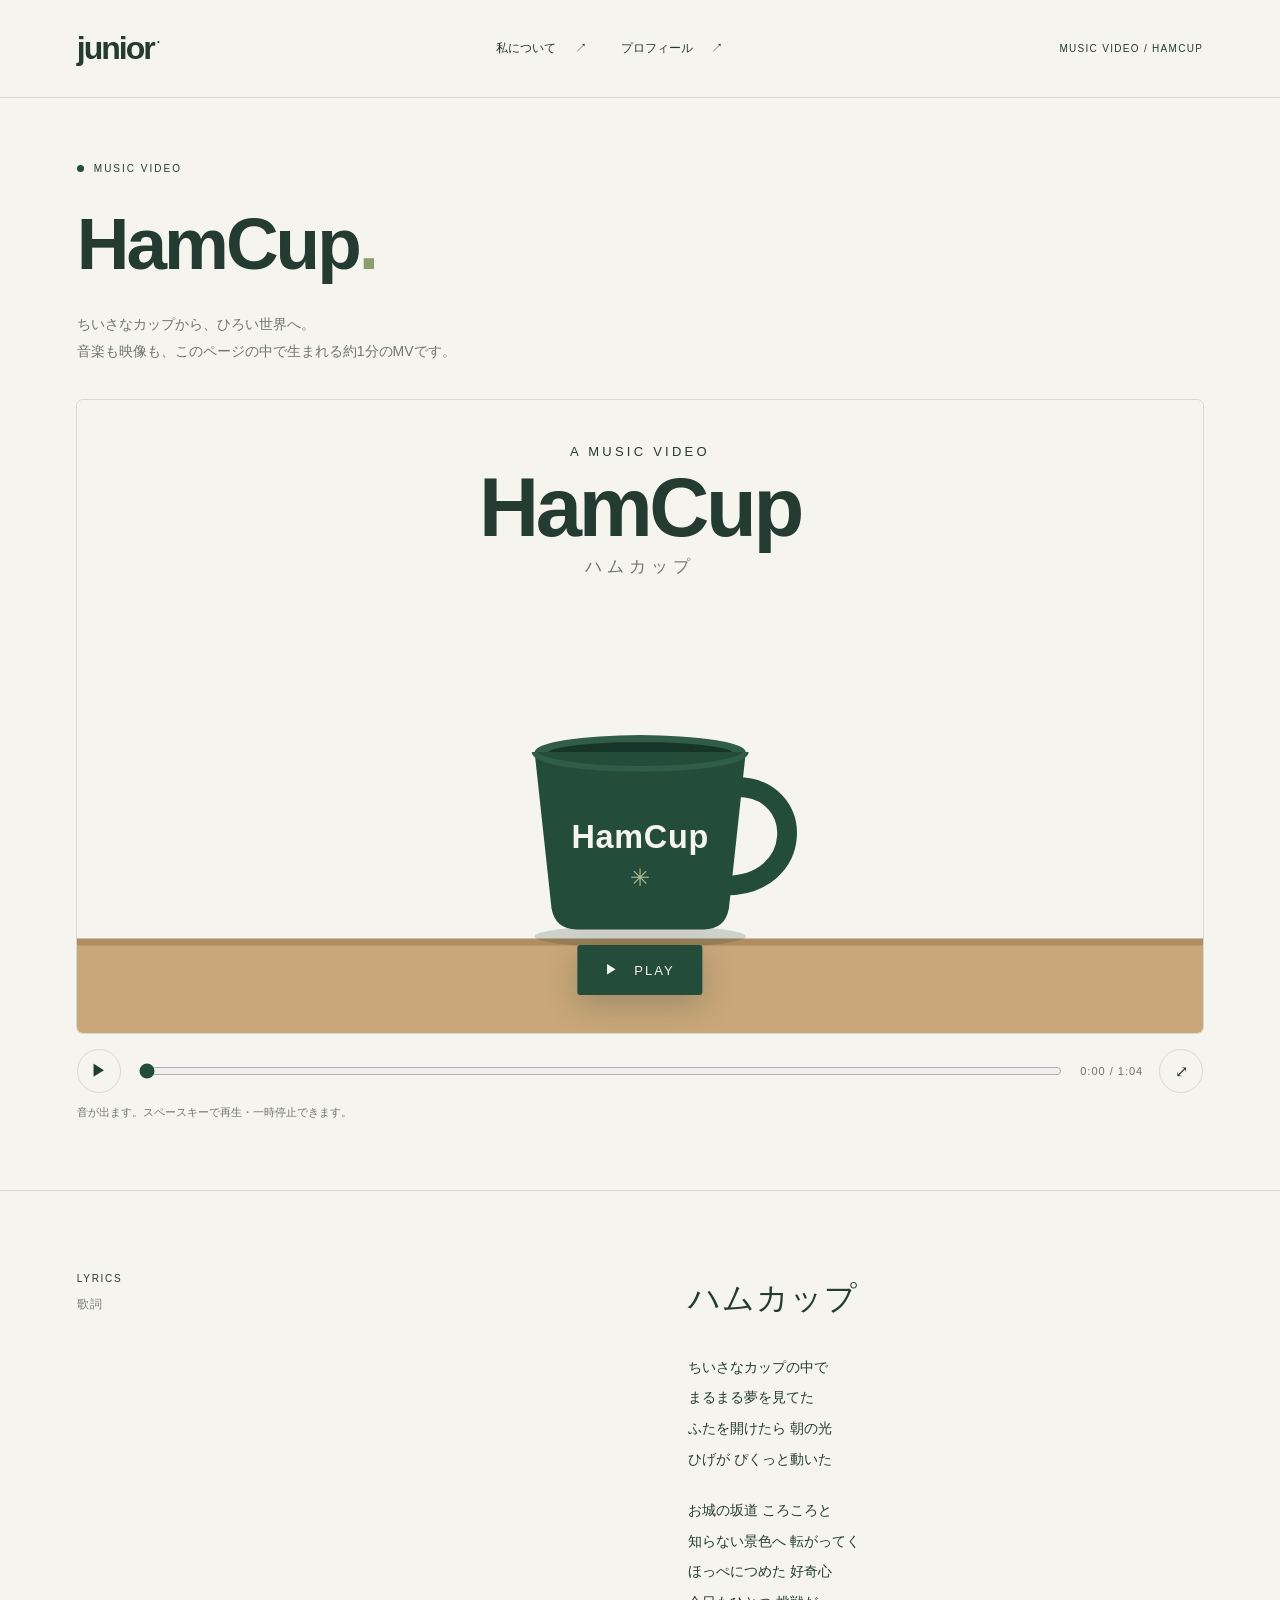
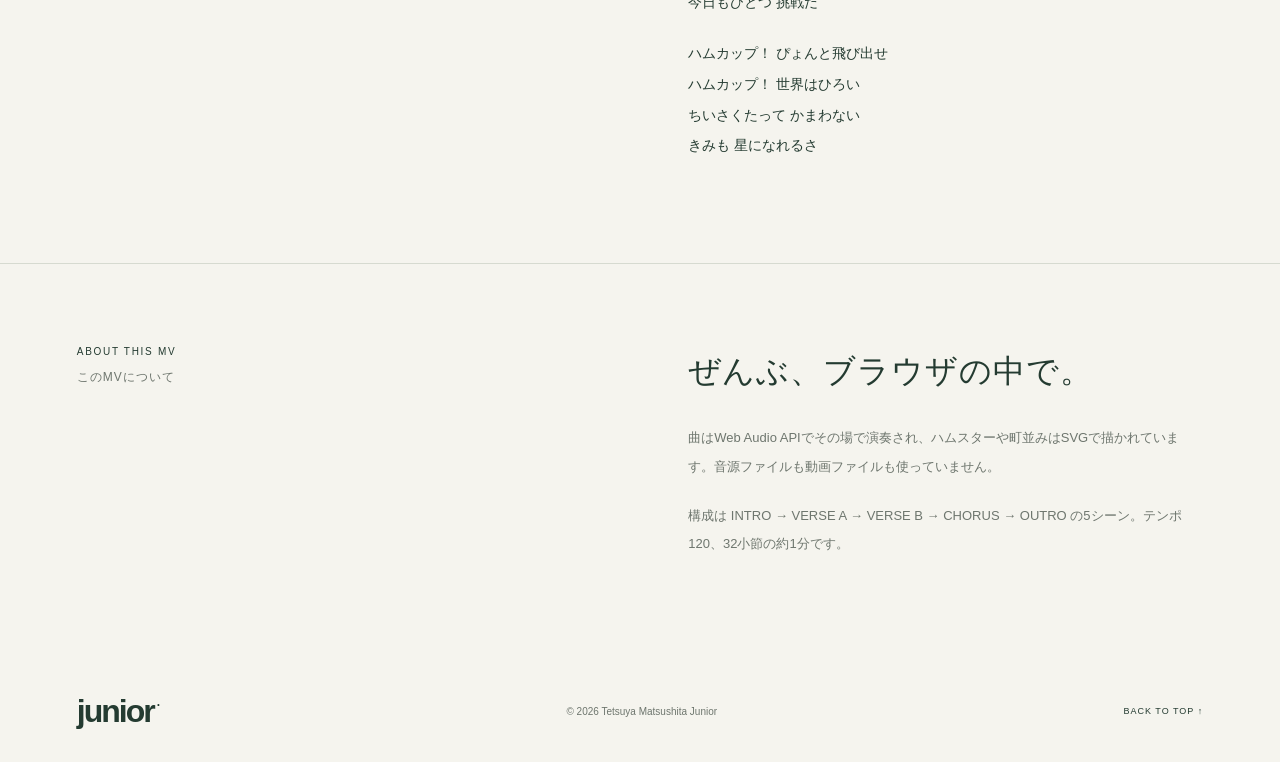
==== hamcup/index.html @ 5a4042ee "Add HamCup music video page Browser-rendered MV: SVG hamster-in-a-cup character across five scenes (" ====
<!doctype html>
<html lang="ja">
<head>
  <meta charset="utf-8">
  <meta name="viewport" content="width=device-width, initial-scale=1">
  <meta name="description" content="カップから飛び出すハムスター「HamCup」のミュージックビデオ。音楽も映像もブラウザの中で生まれる、約1分のオリジナルMVです。">
  <meta name="theme-color" content="#f5f4ee">
  <title>HamCup | Music Video</title>
  <link rel="icon" href="../favicon.svg" type="image/svg+xml">
  <link rel="stylesheet" href="../styles.css">
  <link rel="stylesheet" href="mv.css">
</head>
<body>
  <a class="skip" href="#main">本文へスキップ</a>
  <header class="header"><a class="brand" href="../" aria-label="松下哲也ジュニア ホーム">junior<span>·</span></a><nav aria-label="メインナビゲーション"><a href="../#about">私について <span>↗</span></a><a href="../#profile">プロフィール <span>↗</span></a></nav><span class="header-note">MUSIC VIDEO / HAMCUP</span></header>
  <main id="main" class="mv-page">
    <section class="mv-intro" aria-labelledby="mv-title">
      <p class="eyebrow"><span class="dot"></span> MUSIC VIDEO</p>
      <h1 id="mv-title">HamCup<span class="name-dot">.</span></h1>
      <p class="mv-lead">ちいさなカップから、ひろい世界へ。<br>音楽も映像も、このページの中で生まれる約1分のMVです。</p>
    </section>

    <section class="player" aria-label="HamCup ミュージックビデオ プレイヤー">
      <div class="stage" id="stage" data-scene="intro" data-state="idle">
        <svg class="scene" viewBox="0 0 1600 900" role="img" aria-label="緑のカップから顔を出したハムスターが、お城の見える町を転がり、星空の下で踊るアニメーション">
          <defs>
            <clipPath id="cup-clip"><rect x="-320" y="-520" width="640" height="500"/></clipPath>
            <radialGradient id="glow" cx="50%" cy="50%" r="50%"><stop offset="0" stop-color="#fff6d8" stop-opacity=".9"/><stop offset="1" stop-color="#fff6d8" stop-opacity="0"/></radialGradient>
          </defs>

          <rect class="sky" width="1600" height="900"/>
          <g class="night-stars" fill="#f5f4ee">
            <circle cx="180" cy="140" r="4"/><circle cx="420" cy="80" r="3"/><circle cx="640" cy="190" r="2.5"/><circle cx="1010" cy="110" r="3.5"/><circle cx="1240" cy="70" r="2.5"/><circle cx="1420" cy="200" r="4"/><circle cx="300" cy="300" r="2.5"/><circle cx="1330" cy="330" r="3"/><circle cx="90" cy="420" r="2"/><circle cx="1520" cy="430" r="2.5"/>
          </g>
          <g class="sun"><circle cx="1290" cy="210" r="150" fill="url(#glow)"/><circle cx="1290" cy="210" r="78" fill="#f3d27a"/></g>

          <g class="town" id="town">
            <path d="M-400 720 Q0 590 400 690 T1200 670 T2000 660 V900 H-400 Z" fill="#b9c7a6"/>
            <g class="castle">
              <polygon points="880,705 1160,705 1125,620 915,620" fill="#c9cdbd"/>
              <path d="M915 645 H1125 M903 670 H1137 M892 690 H1148" stroke="#b2b7a5" stroke-width="3"/>
              <rect x="945" y="555" width="150" height="66" fill="#f5f4ee"/>
              <polygon points="920,562 1120,562 1078,526 962,526" fill="#244c3a"/>
              <rect x="978" y="472" width="84" height="56" fill="#f5f4ee"/>
              <polygon points="958,478 1082,478 1050,444 990,444" fill="#244c3a"/>
              <rect x="996" y="410" width="48" height="36" fill="#f5f4ee"/>
              <polygon points="980,415 1060,415 1036,384 1004,384" fill="#244c3a"/>
              <path d="M1006 384 l-10 -14 M1034 384 l10 -14" stroke="#c8a24a" stroke-width="6" stroke-linecap="round"/>
              <g fill="#243b31"><rect x="968" y="578" width="14" height="20"/><rect x="1013" y="578" width="14" height="20"/><rect x="1058" y="578" width="14" height="20"/><rect x="1000" y="490" width="12" height="18"/><rect x="1028" y="490" width="12" height="18"/><rect x="1014" y="420" width="12" height="14"/></g>
            </g>
            <path d="M-400 780 Q100 690 600 760 T1500 740 T2000 750 V900 H-400 Z" fill="#9fb48b"/>
          </g>

          <rect class="ground" y="770" width="1600" height="130"/>
          <path class="table-edge" d="M0 770 H1600" stroke-width="10"/>

          <g class="notes" fill="#243b31">
            <text x="430" y="420" font-size="64">♪</text><text x="1130" y="360" font-size="54">♫</text><text x="520" y="250" font-size="44">♪</text><text x="1060" y="520" font-size="48">♪</text>
          </g>

          <g class="big-star"><polygon transform="translate(420 20)" points="800,90 828,166 908,168 845,216 868,294 800,248 732,294 755,216 692,168 772,166" fill="#f3d27a"/></g>

          <g class="hero" transform="translate(800 540)">
            <g id="bob">
              <ellipse class="shadow" cx="0" cy="222" rx="150" ry="16" fill="#243b31" opacity=".18"/>
              <g class="steam" fill="none" stroke="#ffffff" stroke-width="10" stroke-linecap="round">
                <path d="M-60 -80 c-30 -40 30 -70 0 -120 c-30 -45 25 -70 0 -110"/>
                <path d="M10 -90 c-30 -40 30 -70 0 -120 c-30 -45 25 -70 0 -110"/>
                <path d="M80 -80 c-30 -40 30 -70 0 -120 c-30 -45 25 -70 0 -110"/>
              </g>
              <path d="M138 10 C235 10 235 150 120 150" fill="none" stroke="#244c3a" stroke-width="28" stroke-linecap="round"/>
              <ellipse cx="0" cy="-40" rx="150" ry="24" fill="#2f5d47"/>
              <ellipse cx="0" cy="-38" rx="132" ry="16" fill="#163428"/>
              <g clip-path="url(#cup-clip)">
                <g class="ham" id="ham">
                  <circle cx="-82" cy="-206" r="32" fill="#e9a85e"/><circle cx="-82" cy="-206" r="17" fill="#f2b8b0"/>
                  <circle cx="82" cy="-206" r="32" fill="#e9a85e"/><circle cx="82" cy="-206" r="17" fill="#f2b8b0"/>
                  <ellipse cx="0" cy="-112" rx="122" ry="116" fill="#e9a85e"/>
                  <ellipse cx="0" cy="-72" rx="84" ry="72" fill="#fbe9cf"/>
                  <g class="eyes" fill="#243b31"><circle class="eye" cx="-46" cy="-142" r="13"/><circle class="eye" cx="46" cy="-142" r="13"/></g>
                  <g fill="#ffffff"><circle cx="-41" cy="-147" r="4.5"/><circle cx="51" cy="-147" r="4.5"/></g>
                  <ellipse cx="-80" cy="-104" rx="22" ry="14" fill="#f2a7a0" opacity=".85"/><ellipse cx="80" cy="-104" rx="22" ry="14" fill="#f2a7a0" opacity=".85"/>
                  <ellipse cx="0" cy="-119" rx="10" ry="7" fill="#c86f6f"/>
                  <path d="M-13 -103 Q-6 -94 0 -103 Q6 -94 13 -103" fill="none" stroke="#243b31" stroke-width="3.5" stroke-linecap="round"/>
                  <g stroke="#9a7046" stroke-width="2.5" stroke-linecap="round"><path d="M-30 -116 L-92 -126 M-30 -110 L-94 -108"/><path d="M30 -116 L92 -126 M30 -110 L94 -108"/></g>
                  <ellipse cx="-62" cy="-44" rx="27" ry="17" fill="#fbe9cf"/><ellipse cx="62" cy="-44" rx="27" ry="17" fill="#fbe9cf"/>
                </g>
              </g>
              <path d="M-150 -40 H150 L126 182 Q121 212 90 212 H-90 Q-121 212 -126 182 Z" fill="#244c3a"/>
              <path d="M-150 -40 A150 24 0 0 0 150 -40" fill="none" stroke="#2f5d47" stroke-width="8"/>
              <text x="0" y="96" text-anchor="middle" fill="#f5f4ee" font-size="46" font-weight="700" font-family="Arial, sans-serif" letter-spacing="1">HamCup</text>
              <text x="0" y="150" text-anchor="middle" fill="#a8b98f" font-size="34">✳</text>
            </g>
          </g>

          <g class="sparks" fill="#f5f4ee">
            <text x="420" y="330" font-size="90">✳</text><text x="1120" y="280" font-size="70">✳</text><text x="300" y="620" font-size="56">✳</text><text x="1250" y="620" font-size="80">✳</text><text x="620" y="170" font-size="50">✳</text><text x="980" y="150" font-size="60">✳</text>
          </g>
        </svg>
        <div class="flash" aria-hidden="true"></div>

        <div class="title-card" aria-hidden="true"><span>A MUSIC VIDEO</span><strong>HamCup</strong><em>ハムカップ</em></div>
        <div class="end-card" aria-hidden="true"><span>STAY CURIOUS. KEEP CREATING.</span><strong>HamCup</strong><em>fin.</em></div>
        <p class="lyric" id="lyric" aria-hidden="true"></p>

        <button class="big-play" id="big-play" type="button" aria-label="MVを再生"><span aria-hidden="true">▶</span> PLAY</button>
      </div>

      <div class="controls">
        <button class="ctrl" id="toggle" type="button" aria-label="再生">▶</button>
        <input class="seek" id="seek" type="range" min="0" max="64" step="0.1" value="0" aria-label="再生位置">
        <span class="time" id="time">0:00 / 1:04</span>
        <button class="ctrl" id="fullscreen" type="button" aria-label="全画面表示">⤢</button>
      </div>
      <p class="player-note" id="player-note">音が出ます。スペースキーで再生・一時停止できます。</p>
    </section>

    <section class="section mv-lyrics" aria-labelledby="lyrics-title">
      <div class="section-label"><span>LYRICS</span><span>歌詞</span></div>
      <div class="about-content">
        <h2 id="lyrics-title">ハムカップ</h2>
        <div class="lyrics-body">
          <p>ちいさなカップの中で<br>まるまる夢を見てた<br>ふたを開けたら 朝の光<br>ひげが ぴくっと動いた</p>
          <p>お城の坂道 ころころと<br>知らない景色へ 転がってく<br>ほっぺにつめた 好奇心<br>今日もひとつ 挑戦だ</p>
          <p>ハムカップ！ ぴょんと飛び出せ<br>ハムカップ！ 世界はひろい<br>ちいさくたって かまわない<br>きみも 星になれるさ</p>
        </div>
      </div>
    </section>

    <section class="section mv-about" aria-labelledby="mv-about-title">
      <div class="section-label"><span>ABOUT THIS MV</span><span>このMVについて</span></div>
      <div class="about-content">
        <h2 id="mv-about-title">ぜんぶ、ブラウザの中で。</h2>
        <p>曲はWeb Audio APIでその場で演奏され、ハムスターや町並みはSVGで描かれています。音源ファイルも動画ファイルも使っていません。</p>
        <p>構成は INTRO → VERSE A → VERSE B → CHORUS → OUTRO の5シーン。テンポ120、32小節の約1分です。</p>
      </div>
    </section>
  </main>
  <footer><a class="brand" href="../">junior<span>·</span></a><p>© <span id="year">2026</span> Tetsuya Matsushita Junior</p><a class="back-top" href="#main">BACK TO TOP ↑</a></footer>
  <script src="../script.js"></script>
  <script src="mv.js"></script>
</body>
</html>
---- styles.css ----
:root{--paper:#f5f4ee;--ink:#243b31;--muted:#6e766e;--green:#244c3a;--line:#d6dad0}*{box-sizing:border-box}html{scroll-behavior:smooth;scroll-padding-top:28px}body{margin:0;background:var(--paper);color:var(--ink);font-family:Arial,"Hiragino Kaku Gothic ProN","Noto Sans JP",Meiryo,sans-serif;-webkit-font-smoothing:antialiased}a{color:inherit;text-decoration:none}a:focus-visible{outline:3px solid #a57a34;outline-offset:6px}.skip{position:fixed;top:-80px;left:20px;background:var(--ink);color:white;padding:14px;z-index:20}.skip:focus{top:15px}.header{max-width:1440px;margin:auto;padding:30px 6%;display:flex;align-items:center;justify-content:space-between;border-bottom:1px solid var(--line)}.brand{font-size:32px;font-weight:800;letter-spacing:-2px}.brand span{font-size:12px;vertical-align:top;display:inline-block;margin:5px 0 0 3px;letter-spacing:0}.header nav{display:flex;gap:34px;font-size:12px}.header nav span{margin-left:15px}.header-note{font-size:10px;letter-spacing:1.3px}.hero{max-width:1440px;padding:70px 6% 0;margin:auto;display:grid;grid-template-columns:1.1fr 1fr;gap:45px}.eyebrow{font-size:10px;letter-spacing:2px;display:flex;gap:10px;align-items:center;margin:5px 0 34px}.dot{width:7px;height:7px;background:var(--green);border-radius:50%}h1{font-size:clamp(42px,5.7vw,82px);line-height:1.25;letter-spacing:-3px;margin:0;font-weight:650}h1>span{display:block}.name-dot{color:#8b9d6c}.roman{font-size:11px;letter-spacing:2px;margin:25px 0 35px}.intro{display:flex;gap:19px;align-items:center}.tiny-star{font-size:38px;color:#82956d}.intro p{font-size:14px;line-height:1.95;margin:0}.button{margin-top:32px;display:inline-flex;align-items:center;gap:55px;padding:17px 24px;background:var(--green);color:var(--paper);border-radius:3px;font-size:12px;transition:background .2s,transform .2s}.button:hover{background:#416049;transform:translateY(-2px)}.button span{font-size:18px}.art{background:#e3e7dc;position:relative;min-height:460px;border-radius:180px 180px 4px 4px;overflow:hidden;padding:45px 33px 26px;display:flex;flex-direction:column;justify-content:space-between}.art-top,.art-bottom{display:flex;justify-content:space-between;position:relative;z-index:2}.art-top{font-size:9px;letter-spacing:1.7px;margin-top:14px}.art-top>span:last-child{font-size:24px;line-height:10px}.art-shape{position:absolute;inset:0}.disc{position:absolute;width:245px;height:245px;background:var(--green);border-radius:50%;top:100px;left:50%;transform:translateX(-50%);box-shadow:inset -20px -20px 40px #15362933}.orbit{position:absolute;width:330px;height:330px;top:58px;left:50%;transform:translateX(-50%);border:1px solid #7f9478;border-radius:50%}.line{position:absolute;width:150%;height:130px;border:1px solid #91a183;border-radius:50%;top:165px;left:-25%;transform:rotate(-32deg);z-index:1}.line-two{transform:rotate(-32deg) translateY(14px)}.spark{position:absolute;top:100px;right:17%;color:#f5f4ee;font-size:85px;z-index:2;line-height:1}.art-bottom{align-items:flex-end;font-size:17px;font-weight:bold;letter-spacing:1px;line-height:1.2}.art-caption{font-size:11px;font-weight:400;line-height:1.8;letter-spacing:1px}.hero-bottom{grid-column:1/-1;border-bottom:1px solid var(--line);display:flex;justify-content:space-between;padding:26px 0 24px;font-size:9px;letter-spacing:1.5px}.hero-bottom a span{margin-left:17px;font-size:15px}.section{max-width:1440px;padding:82px 6%;margin:auto;display:grid;grid-template-columns:1.1fr 1fr;gap:45px}.section-label{display:flex;flex-direction:column;gap:12px;font-size:10px;letter-spacing:1.7px}.section-label span:last-child{font-size:12px;letter-spacing:1px;color:var(--muted)}h2{font-size:32px;line-height:1.6;font-weight:500;letter-spacing:1px;margin:0 0 27px}.about-content p{font-size:13px;line-height:2.2;color:var(--muted);margin:0 0 20px}.signature{font-size:17px;font-family:Georgia,serif;font-style:italic;margin-top:35px}.signature span{margin-left:30px;font-size:24px}.profile{border-top:1px solid var(--line)}.profile h2{font-size:26px}dl{margin:0}dl>div{border-bottom:1px solid var(--line);display:grid;grid-template-columns:130px 1fr;padding:24px 0;gap:15px}dt{font-size:10px;letter-spacing:1px}dt span{display:block;color:var(--muted);font-size:10px;letter-spacing:0;margin-top:8px}dd{margin:0;font-size:14px;line-height:1.8}.profile-note{font-size:11px;line-height:1.9;color:var(--muted);margin-top:24px}.closing{background:#e8ebe1;text-align:center;padding:65px 20px}.closing p{font-size:9px;letter-spacing:2px;margin:0 0 18px}.closing h2{font-size:30px;margin:0 0 22px}.closing>span{font-size:38px;color:#82956d}footer{max-width:1440px;margin:auto;padding:32px 6%;display:flex;justify-content:space-between;align-items:center}footer p{font-size:10px;color:var(--muted)}.back-top{font-size:9px;letter-spacing:1px}@media(min-width:1440px){.hero{padding-top:90px}}@media(max-width:760px){.header{padding:22px 6%}.header-note{display:none}.header nav{gap:18px;font-size:10px}.header nav span{margin-left:5px}.hero{padding-top:42px;grid-template-columns:1fr;gap:32px}h1{font-size:58px}.eyebrow{margin-bottom:24px}.roman{font-size:9px;letter-spacing:1.6px}.art{min-height:420px;max-width:480px;width:100%;margin:auto}.hero-bottom{font-size:7px;letter-spacing:.8px;gap:15px;padding-top:0}.section{grid-template-columns:1fr;gap:32px;padding-top:50px;padding-bottom:50px}.section-label{gap:8px}.section-label span:last-child{font-size:11px}h2{font-size:27px}.profile h2{font-size:24px}dl>div{grid-template-columns:100px 1fr;gap:12px}dd{font-size:12px}.closing h2{font-size:24px}footer{flex-wrap:wrap;gap:20px}footer p{order:3;width:100%;margin:0}.desktop-break{display:none}}@media(prefers-reduced-motion:reduce){html{scroll-behavior:auto}.button{transition:none}}

.activities{border-top:1px solid var(--line)}.activity{border-top:1px solid var(--line);padding-top:24px;margin-top:28px}.activity-number{font-size:10px;letter-spacing:2px;color:var(--muted)}.activity h3{font-size:18px;line-height:1.7;font-weight:500;margin:12px 0}.activity p{margin-bottom:0}.closing .closing-message{font-size:12px;line-height:1.9;letter-spacing:0;color:var(--muted);margin-bottom:24px}
---- hamcup/mv.css ----
.mv-page{max-width:1440px;margin:auto}.mv-intro{padding:60px 6% 34px}.mv-intro .eyebrow{margin-bottom:24px}.mv-intro h1>span{display:inline}.mv-lead{font-size:14px;line-height:1.95;margin:22px 0 0;color:var(--muted)}

.player{padding:0 6% 70px}.stage{position:relative;aspect-ratio:16/9;width:100%;overflow:hidden;border-radius:6px;background:var(--paper);box-shadow:0 0 0 1px var(--line);--pulse:0}.stage:fullscreen{border-radius:0;box-shadow:none;background:#000}.scene{display:block;width:100%;height:100%}

.sky{fill:#f5f4ee;transition:fill 1.2s}.ground{fill:#c9a77a;transition:fill 1.2s}.table-edge{stroke:#b08e62;transition:opacity 1s}.sun,.town,.notes,.sparks,.night-stars,.big-star,.steam{transition:opacity 1s,transform 1.4s cubic-bezier(.2,.8,.2,1)}.sun,.town,.notes,.sparks,.night-stars,.big-star{opacity:0}.sun{transform:translateY(120px)}.big-star{transform:translateY(220px) scale(.6);transform-box:fill-box;transform-origin:center}
.town{transition:opacity 1s}.ham{transform:translateY(250px);transition:transform .9s cubic-bezier(.3,1.5,.5,1)}.eye{transform-box:fill-box;transform-origin:center;animation:blink 3.4s infinite}.steam{opacity:0}.steam path{animation:steam 2.6s ease-in-out infinite;opacity:0}.steam path:nth-child(2){animation-delay:.8s}.steam path:nth-child(3){animation-delay:1.6s}
.notes text{animation:float 4s ease-in-out infinite}.notes text:nth-child(2n){animation-delay:-2s}.sparks text{transform-box:fill-box;transform-origin:center;transform:scale(calc(.6 + var(--pulse) * .6))}

.stage[data-scene=intro] .steam{opacity:.75}
.stage:not([data-scene=intro]) .ham{transform:none}.stage:not([data-scene=intro]) .table-edge{opacity:0}.stage:not([data-scene=intro]) .ground{fill:#8fa57b}
.stage[data-scene=verseA] .sky{fill:#e3e7dc}.stage[data-scene=verseA] .notes{opacity:.55}
.stage[data-scene=verseB] .sky{fill:#d3e3e4}.stage[data-scene=verseB] .town,.stage[data-scene=chorus] .town{opacity:1}.stage[data-scene=verseB] .sun,.stage[data-scene=chorus] .sun{opacity:1;transform:none}
.stage[data-scene=chorus] .sky{fill:#f3dcae}.stage[data-scene=chorus] .sparks{opacity:1}.stage[data-scene=chorus] .sparks text{fill:#fff}
.stage[data-scene=outro] .sky{fill:#1f3a2f}.stage[data-scene=outro] .ground{fill:#183026}.stage[data-scene=outro] .night-stars{opacity:1}.stage[data-scene=outro] .big-star{opacity:1;transform:none}.stage[data-scene=outro] .town{opacity:.35}

.flash{position:absolute;inset:0;background:#fff;opacity:0;pointer-events:none}.stage[data-scene=chorus][data-state=playing] .flash{opacity:calc(var(--pulse) * .16)}

.title-card,.end-card{position:absolute;left:0;right:0;top:7%;display:flex;flex-direction:column;align-items:center;gap:.4em;color:var(--ink);pointer-events:none;opacity:0;transform:translateY(-12px);transition:opacity .8s,transform .8s}.title-card span,.end-card span{font-size:clamp(8px,1.1vw,13px);letter-spacing:.25em}.title-card strong,.end-card strong{font-size:clamp(30px,6.5vw,92px);letter-spacing:-.04em;line-height:1}.title-card em,.end-card em{font-style:normal;font-size:clamp(10px,1.4vw,17px);letter-spacing:.3em;color:var(--muted)}.end-card{color:var(--paper)}.end-card em{color:#a8b98f;font-family:Georgia,serif;font-style:italic;letter-spacing:.05em}
.stage[data-scene=intro] .title-card{opacity:1;transform:none}.stage[data-ending] .end-card{opacity:1;transform:none}

.lyric{position:absolute;left:4%;right:4%;bottom:5%;margin:0;text-align:center;font-size:clamp(14px,2.7vw,36px);font-weight:700;letter-spacing:.06em;color:var(--paper);text-shadow:0 2px 0 #243b31,0 0 14px #243b3199;opacity:0;transform:translateY(10px);transition:opacity .35s,transform .35s;pointer-events:none}.lyric.on{opacity:1;transform:none}

.big-play{position:absolute;left:50%;top:58%;transform:translate(-50%,-50%);display:inline-flex;align-items:center;gap:14px;padding:16px 28px;border:0;border-radius:3px;background:var(--green);color:var(--paper);font:inherit;font-size:13px;letter-spacing:2px;cursor:pointer;box-shadow:0 10px 30px #243b3140;transition:background .2s,opacity .3s}.big-play:hover{background:#416049}.big-play:focus-visible,.ctrl:focus-visible,.seek:focus-visible{outline:3px solid #a57a34;outline-offset:4px}.stage:not([data-state=idle]):not([data-state=ended]) .big-play{opacity:0;pointer-events:none}.stage[data-state=idle] .big-play,.stage[data-state=ended] .big-play{top:auto;bottom:6%;transform:translateX(-50%)}

.controls{display:flex;align-items:center;gap:16px;padding:16px 0 0}.ctrl{flex:none;width:44px;height:44px;border:1px solid var(--line);border-radius:50%;background:transparent;color:var(--ink);font-size:16px;cursor:pointer}.ctrl:hover{background:#e3e7dc}.seek{flex:1;min-width:0;accent-color:var(--green)}.time{font-size:11px;letter-spacing:1px;font-variant-numeric:tabular-nums;color:var(--muted);white-space:nowrap}.player-note{font-size:11px;color:var(--muted);margin:12px 0 0}

.mv-lyrics,.mv-about{border-top:1px solid var(--line)}.lyrics-body p{font-size:14px;color:var(--ink)}

@keyframes blink{0%,92%,100%{transform:scaleY(1)}95%{transform:scaleY(.1)}}@keyframes steam{0%{transform:translateY(20px);opacity:0}40%{opacity:.8}100%{transform:translateY(-60px);opacity:0}}@keyframes float{0%,100%{transform:translateY(0)}50%{transform:translateY(-24px)}}

@media(max-width:760px){.mv-intro{padding-top:40px}.player{padding-bottom:50px}.big-play{padding:11px 18px;font-size:11px;gap:10px}.controls{gap:10px}.stage[data-state=idle] .big-play{display:none}.time{font-size:10px}}
@media(prefers-reduced-motion:reduce){.eye,.steam path,.notes text{animation:none}.ham,.sun,.town,.big-star,.title-card,.end-card,.lyric{transition-duration:.01s}.sparks text{transform:none}.stage .flash{display:none}}
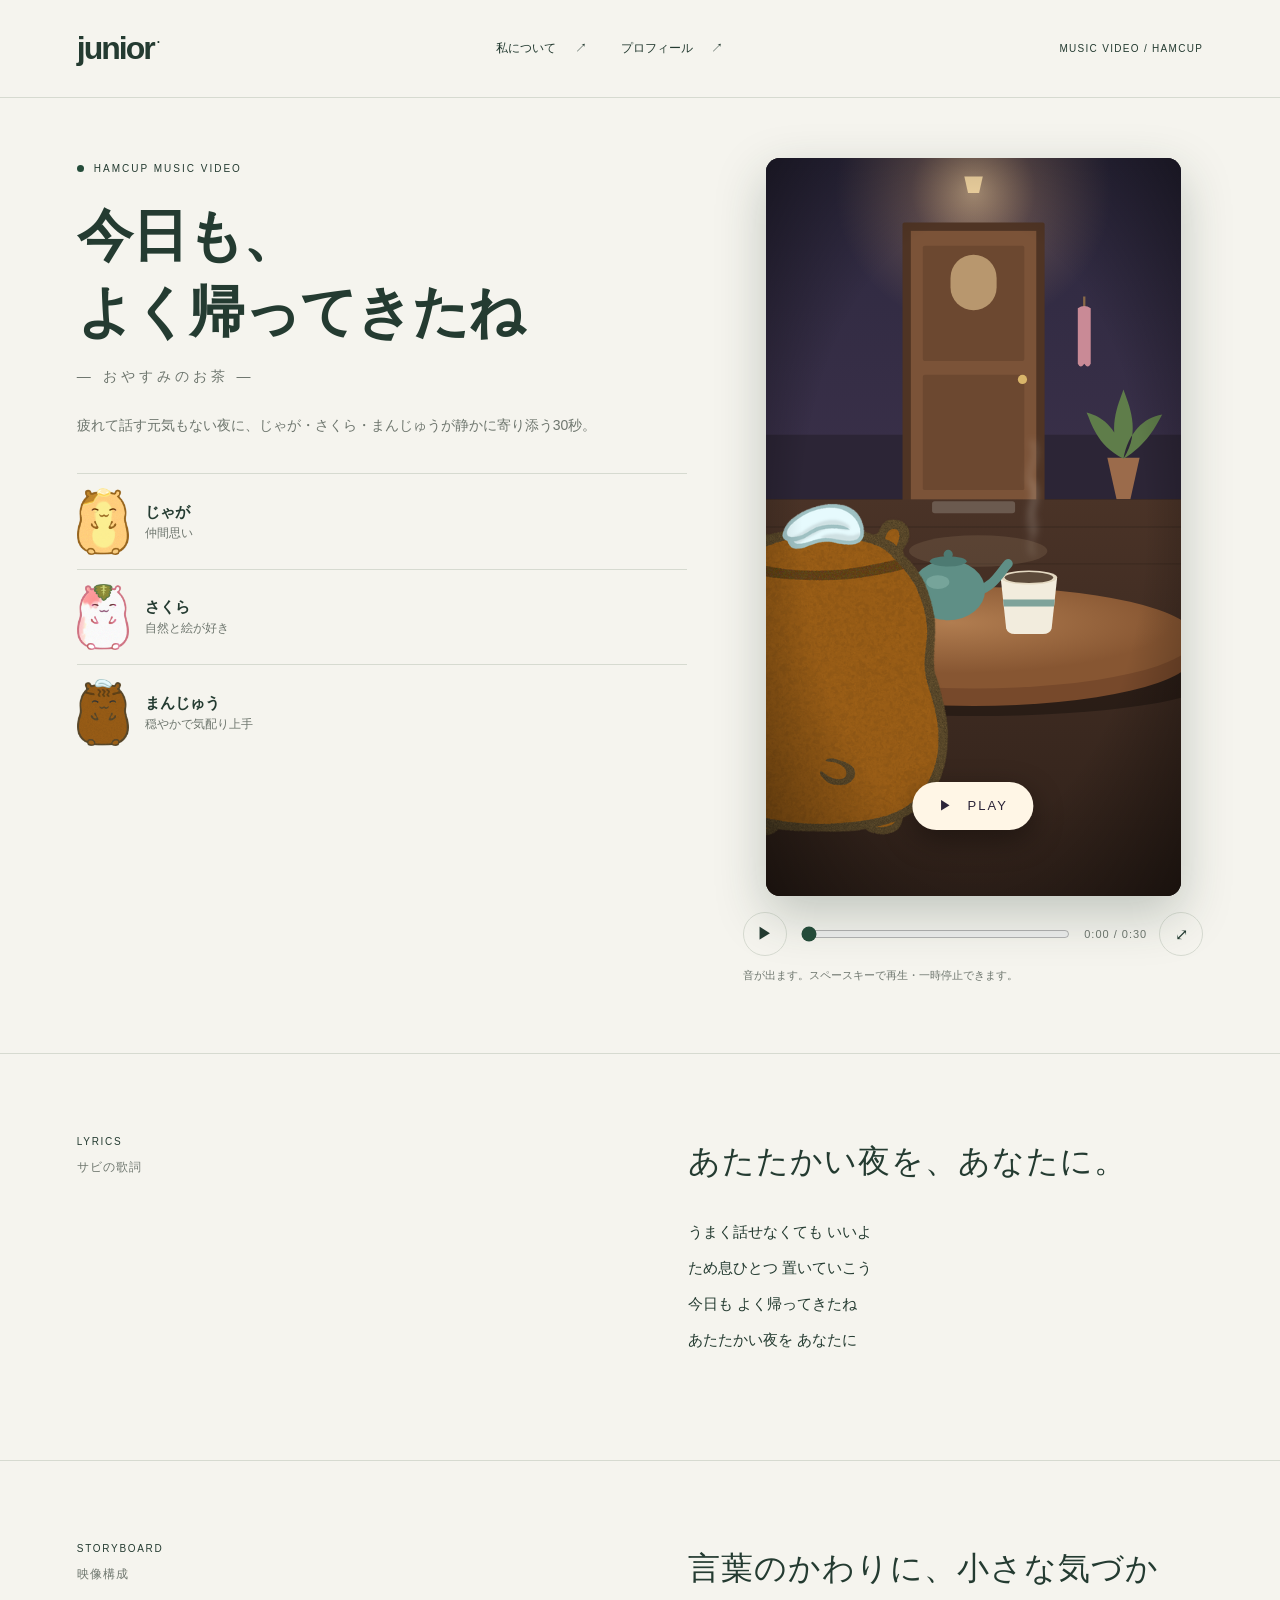
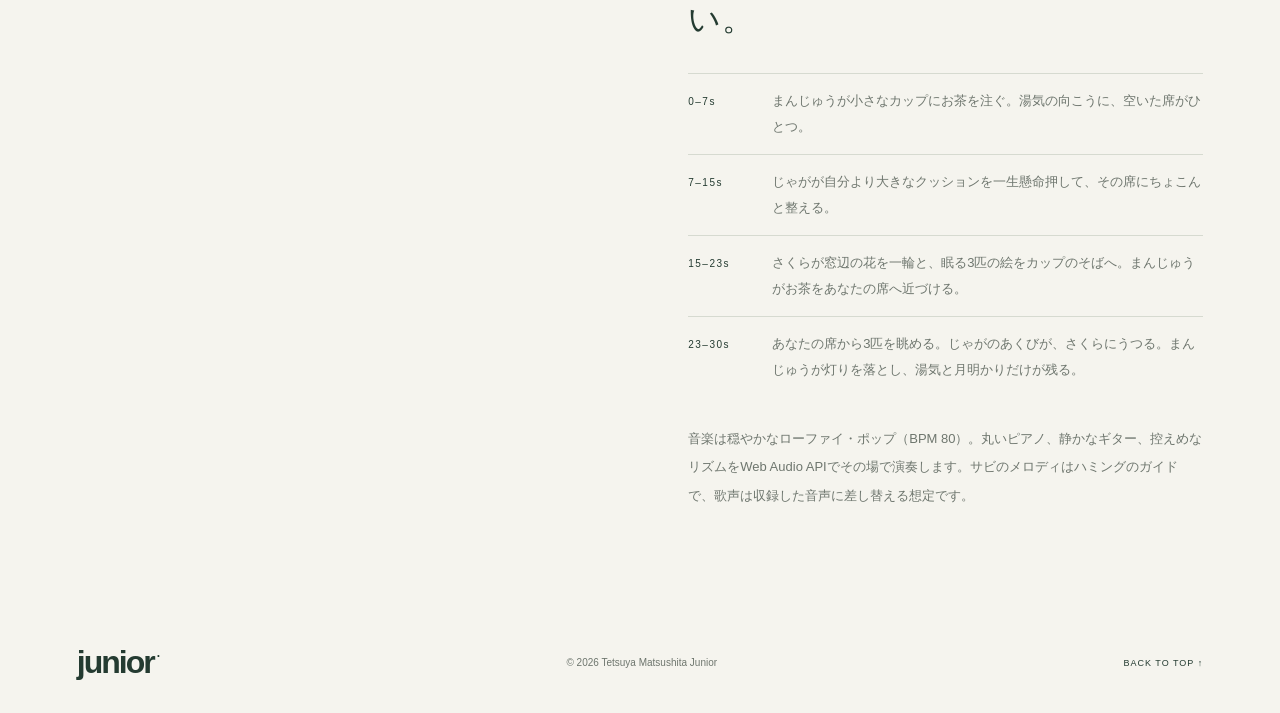
==== commit e0e22dd0: "Rebuild HamCup MV as a 30s vertical piece with JAGA, SAKURA and MANJU "今日も、よく帰ってきたね ― おやすみのお茶 ―": a " ====
--- a/hamcup/index.html
+++ b/hamcup/index.html
@@ -3,9 +3,9 @@
 <head>
   <meta charset="utf-8">
   <meta name="viewport" content="width=device-width, initial-scale=1">
-  <meta name="description" content="カップから飛び出すハムスター「HamCup」のミュージックビデオ。音楽も映像もブラウザの中で生まれる、約1分のオリジナルMVです。">
+  <meta name="description" content="HamCupのじゃが・さくら・まんじゅうが、疲れた夜にそっと寄り添う30秒の縦型ミュージックビデオ。">
   <meta name="theme-color" content="#f5f4ee">
-  <title>HamCup | Music Video</title>
+  <title>今日も、よく帰ってきたね | HamCup MV</title>
   <link rel="icon" href="../favicon.svg" type="image/svg+xml">
   <link rel="stylesheet" href="../styles.css">
   <link rel="stylesheet" href="mv.css">
@@ -14,125 +14,227 @@
   <a class="skip" href="#main">本文へスキップ</a>
   <header class="header"><a class="brand" href="../" aria-label="松下哲也ジュニア ホーム">junior<span>·</span></a><nav aria-label="メインナビゲーション"><a href="../#about">私について <span>↗</span></a><a href="../#profile">プロフィール <span>↗</span></a></nav><span class="header-note">MUSIC VIDEO / HAMCUP</span></header>
   <main id="main" class="mv-page">
-    <section class="mv-intro" aria-labelledby="mv-title">
-      <p class="eyebrow"><span class="dot"></span> MUSIC VIDEO</p>
-      <h1 id="mv-title">HamCup<span class="name-dot">.</span></h1>
-      <p class="mv-lead">ちいさなカップから、ひろい世界へ。<br>音楽も映像も、このページの中で生まれる約1分のMVです。</p>
-    </section>
-
-    <section class="player" aria-label="HamCup ミュージックビデオ プレイヤー">
-      <div class="stage" id="stage" data-scene="intro" data-state="idle">
-        <svg class="scene" viewBox="0 0 1600 900" role="img" aria-label="緑のカップから顔を出したハムスターが、お城の見える町を転がり、星空の下で踊るアニメーション">
-          <defs>
-            <clipPath id="cup-clip"><rect x="-320" y="-520" width="640" height="500"/></clipPath>
-            <radialGradient id="glow" cx="50%" cy="50%" r="50%"><stop offset="0" stop-color="#fff6d8" stop-opacity=".9"/><stop offset="1" stop-color="#fff6d8" stop-opacity="0"/></radialGradient>
-          </defs>
-
-          <rect class="sky" width="1600" height="900"/>
-          <g class="night-stars" fill="#f5f4ee">
-            <circle cx="180" cy="140" r="4"/><circle cx="420" cy="80" r="3"/><circle cx="640" cy="190" r="2.5"/><circle cx="1010" cy="110" r="3.5"/><circle cx="1240" cy="70" r="2.5"/><circle cx="1420" cy="200" r="4"/><circle cx="300" cy="300" r="2.5"/><circle cx="1330" cy="330" r="3"/><circle cx="90" cy="420" r="2"/><circle cx="1520" cy="430" r="2.5"/>
-          </g>
-          <g class="sun"><circle cx="1290" cy="210" r="150" fill="url(#glow)"/><circle cx="1290" cy="210" r="78" fill="#f3d27a"/></g>
-
-          <g class="town" id="town">
-            <path d="M-400 720 Q0 590 400 690 T1200 670 T2000 660 V900 H-400 Z" fill="#b9c7a6"/>
-            <g class="castle">
-              <polygon points="880,705 1160,705 1125,620 915,620" fill="#c9cdbd"/>
-              <path d="M915 645 H1125 M903 670 H1137 M892 690 H1148" stroke="#b2b7a5" stroke-width="3"/>
-              <rect x="945" y="555" width="150" height="66" fill="#f5f4ee"/>
-              <polygon points="920,562 1120,562 1078,526 962,526" fill="#244c3a"/>
-              <rect x="978" y="472" width="84" height="56" fill="#f5f4ee"/>
-              <polygon points="958,478 1082,478 1050,444 990,444" fill="#244c3a"/>
-              <rect x="996" y="410" width="48" height="36" fill="#f5f4ee"/>
-              <polygon points="980,415 1060,415 1036,384 1004,384" fill="#244c3a"/>
-              <path d="M1006 384 l-10 -14 M1034 384 l10 -14" stroke="#c8a24a" stroke-width="6" stroke-linecap="round"/>
-              <g fill="#243b31"><rect x="968" y="578" width="14" height="20"/><rect x="1013" y="578" width="14" height="20"/><rect x="1058" y="578" width="14" height="20"/><rect x="1000" y="490" width="12" height="18"/><rect x="1028" y="490" width="12" height="18"/><rect x="1014" y="420" width="12" height="14"/></g>
+    <div class="mv-layout">
+      <section class="mv-intro" aria-labelledby="mv-title">
+        <p class="eyebrow"><span class="dot"></span> HAMCUP MUSIC VIDEO</p>
+        <h1 id="mv-title">今日も、<br>よく帰ってきたね</h1>
+        <p class="mv-sub">― おやすみのお茶 ―</p>
+        <p class="mv-lead">疲れて話す元気もない夜に、じゃが・さくら・まんじゅうが静かに寄り添う30秒。</p>
+        <ul class="cast" aria-label="登場キャラクター">
+          <li><img src="assets/jaga-smile.png" alt="" width="64" height="82"><span><strong>じゃが</strong>仲間思い</span></li>
+          <li><img src="assets/sakura-smile.png" alt="" width="64" height="82"><span><strong>さくら</strong>自然と絵が好き</span></li>
+          <li><img src="assets/manju-smile.png" alt="" width="64" height="82"><span><strong>まんじゅう</strong>穏やかで気配り上手</span></li>
+        </ul>
+      </section>
+
+      <section class="player" aria-label="ミュージックビデオ プレイヤー">
+        <div class="stage" id="stage" data-state="idle">
+          <svg id="mv" viewBox="0 0 900 1600" role="img" aria-label="夜の居間で、まんじゅうがお茶を注ぎ、じゃががクッションを運び、さくらが花と絵を飾り、3匹があなたの席を整えるアニメーション">
+            <defs>
+              <linearGradient id="g-wall" x1="0" y1="0" x2="0" y2="1"><stop offset="0" stop-color="#232338"/><stop offset="1" stop-color="#3a3049"/></linearGradient>
+              <linearGradient id="g-floor" x1="0" y1="0" x2="0" y2="1"><stop offset="0" stop-color="#4a3327"/><stop offset="1" stop-color="#2e2019"/></linearGradient>
+              <linearGradient id="g-glass" x1="0" y1="0" x2="0" y2="1"><stop offset="0" stop-color="#18213d"/><stop offset="1" stop-color="#34406a"/></linearGradient>
+              <radialGradient id="g-lamp"><stop offset="0" stop-color="#ffd79c" stop-opacity=".6"/><stop offset=".45" stop-color="#ffbf73" stop-opacity=".2"/><stop offset="1" stop-color="#ffbf73" stop-opacity="0"/></radialGradient>
+              <radialGradient id="g-moon"><stop offset="0" stop-color="#fff4cf" stop-opacity=".55"/><stop offset="1" stop-color="#fff4cf" stop-opacity="0"/></radialGradient>
+              <radialGradient id="g-table" cx=".45" cy=".35"><stop offset="0" stop-color="#b17d50"/><stop offset="1" stop-color="#875632"/></radialGradient>
+              <radialGradient id="g-vignette" r=".75"><stop offset=".55" stop-color="#000" stop-opacity="0"/><stop offset="1" stop-color="#000" stop-opacity=".55"/></radialGradient>
+              <linearGradient id="g-beam" x1="0" y1="0" x2="0" y2="1"><stop offset="0" stop-color="#d6e4ff" stop-opacity=".16"/><stop offset="1" stop-color="#d6e4ff" stop-opacity="0"/></linearGradient>
+              <filter id="f-steam" x="-50%" y="-50%" width="200%" height="200%"><feGaussianBlur stdDeviation="5"/></filter>
+              <filter id="f-soft" x="-20%" y="-20%" width="140%" height="140%"><feGaussianBlur stdDeviation="2"/></filter>
+              <g id="steam-wisp"><path d="M0 0 c-14 -22 14 -42 0 -64 c-14 -22 14 -42 0 -64" fill="none" stroke="#fffaf0" stroke-width="9" stroke-linecap="round"/></g>
+              <g id="yunomi">
+                <path d="M-36 -72 L36 -72 L29 -7 Q27 0 18 0 L-18 0 Q-27 0 -29 -7 Z" fill="#f2ecdd"/>
+                <path d="M-33 -44 L33 -44 L32 -35 L-32 -35 Z" fill="#7fa39a"/>
+                <ellipse cx="0" cy="-72" rx="36" ry="9" fill="#e4d9c2"/>
+                <ellipse cx="0" cy="-72" rx="31" ry="7" fill="#5c4a3a"/>
+              </g>
+              <g id="flower-shape">
+                <path d="M0 0 C2 -20 -2 -40 0 -62" stroke="#5f7d4a" stroke-width="3" fill="none"/>
+                <path d="M0 -30 q12 -10 20 -4 q-10 10 -20 4" fill="#6f8f55"/>
+                <g transform="translate(0 -66)"><circle r="7" cx="0" cy="-8" fill="#f4b3c2"/><circle r="7" cx="7.6" cy="-2.5" fill="#f4b3c2"/><circle r="7" cx="4.7" cy="6.5" fill="#f4b3c2"/><circle r="7" cx="-4.7" cy="6.5" fill="#f4b3c2"/><circle r="7" cx="-7.6" cy="-2.5" fill="#f4b3c2"/><circle r="4" fill="#f7d77a"/></g>
+              </g>
+            </defs>
+
+            <!-- Scene B: the living room (7s–30s) -->
+            <g id="scene-b">
+              <g id="cam-b">
+                <rect x="-400" y="-400" width="1700" height="1400" fill="url(#g-wall)"/>
+                <rect x="-400" y="860" width="1700" height="140" fill="#2c2536"/>
+                <path d="M-400 860 H1300" stroke="#4a3d52" stroke-width="4"/>
+
+                <g id="window">
+                  <path d="M600 420 C590 520 600 700 585 958 L570 958 C585 700 575 520 586 420 Z" fill="#b98c8f"/>
+                  <rect x="600" y="420" width="260" height="540" rx="6" fill="#6b4a34"/>
+                  <rect x="614" y="434" width="232" height="512" fill="url(#g-glass)"/>
+                  <g id="stars" fill="#f5f0dc"><circle cx="650" cy="480" r="2.5"/><circle cx="805" cy="470" r="2"/><circle cx="660" cy="640" r="2"/><circle cx="820" cy="760" r="2.5"/><circle cx="690" cy="860" r="1.8"/><circle cx="780" cy="900" r="2"/></g>
+                  <circle cx="752" cy="560" r="130" fill="url(#g-moon)"/>
+                  <circle cx="752" cy="560" r="42" fill="#fff1c4"/>
+                  <circle cx="738" cy="548" r="9" fill="#efe0ad"/><circle cx="764" cy="574" r="6" fill="#efe0ad"/>
+                  <path d="M730 434 V946 M614 690 H846" stroke="#6b4a34" stroke-width="9"/>
+                  <path d="M846 420 C858 520 850 700 866 958 L880 958 C866 700 874 520 862 420 Z" fill="#b98c8f"/>
+                  <rect x="585" y="956" width="290" height="22" rx="3" fill="#7a5640"/>
+                  <g id="sill-vase">
+                    <use href="#flower-shape" transform="translate(812 952) rotate(9)"/>
+                    <use href="#flower-shape" transform="translate(826 952) rotate(20) scale(.9)"/>
+                    <path d="M800 958 Q794 940 802 918 L834 918 Q842 940 836 958 Z" fill="#cfe3e6" opacity=".55"/>
+                    <path d="M806 918 h24" stroke="#e9f4f5" stroke-width="3" opacity=".7"/>
+                  </g>
+                </g>
+
+                <g id="lamp">
+                  <ellipse cx="108" cy="1002" rx="52" ry="12" fill="#1e1814"/>
+                  <rect x="104" y="520" width="8" height="482" fill="#8a6a48"/>
+                  <circle id="lamp-glow" cx="108" cy="520" r="560" fill="url(#g-lamp)"/>
+                  <polygon id="lamp-shade" points="40,528 176,528 150,430 66,430" fill="#f5d8a4"/>
+                  <path d="M120 528 V600" stroke="#c9a46a" stroke-width="2"/><circle cx="120" cy="604" r="5" fill="#c9a46a"/>
+                </g>
+
+                <rect x="-400" y="1000" width="1700" height="900" fill="url(#g-floor)"/>
+                <path d="M-400 1060 H1300 M-400 1140 H1300 M-400 1240 H1300 M-400 1370 H1300 M-400 1530 H1300" stroke="#000" stroke-opacity=".14" stroke-width="3"/>
+                <polygon points="614,1000 846,1000 820,1700 380,1700" fill="url(#g-beam)"/>
+                <ellipse cx="450" cy="1300" rx="430" ry="150" fill="#5b4152" opacity=".7"/>
+                <ellipse cx="450" cy="1300" rx="380" ry="125" fill="none" stroke="#7a5a6a" stroke-width="4" opacity=".7"/>
+
+                <g id="manju" class="char"><image/></g>
+                <g id="sakura" class="char"><image/></g>
+                <use id="flower-carried" href="#flower-shape"/>
+
+                <ellipse cx="450" cy="1292" rx="330" ry="42" fill="#000" opacity=".28"/>
+                <rect x="252" y="1170" width="26" height="112" rx="5" fill="#6e4429"/>
+                <rect x="622" y="1170" width="26" height="112" rx="5" fill="#6e4429"/>
+                <ellipse cx="450" cy="1174" rx="300" ry="72" fill="#77492b"/>
+                <ellipse cx="450" cy="1150" rx="300" ry="70" fill="url(#g-table)"/>
+                <ellipse cx="450" cy="1150" rx="284" ry="62" fill="none" stroke="#c99a6c" stroke-opacity=".35" stroke-width="3"/>
+
+                <g id="teapot-b" transform="translate(232 1136) scale(.62)">
+                  <path d="M-55 -78 C-110 -70 -110 -20 -56 -28" fill="none" stroke="#4d7a72" stroke-width="12" stroke-linecap="round"/>
+                  <path d="M50 -50 C80 -60 88 -80 104 -98" fill="none" stroke="#5f8f86" stroke-width="16" stroke-linecap="round"/>
+                  <ellipse cx="0" cy="-52" rx="64" ry="52" fill="#5f8f86"/>
+                  <ellipse cx="-18" cy="-66" rx="20" ry="12" fill="#86b3a9" opacity=".6"/>
+                  <ellipse cx="0" cy="-102" rx="32" ry="9" fill="#4d7a72"/><circle cx="0" cy="-114" r="8" fill="#4d7a72"/>
+                </g>
+                <image href="assets/manju-cup.png" x="300" y="1068" width="60" height="55"/>
+                <image href="assets/sakura-cup.png" x="604" y="1088" width="72" height="41"/>
+                <image href="assets/jaga-cup.png" x="664" y="1098" width="62" height="36"/>
+
+                <g id="bud-vase">
+                  <use href="#flower-shape" transform="translate(0 -26) scale(.85)"/>
+                  <path d="M-9 0 Q-15 -14 -6 -26 L6 -26 Q15 -14 9 0 Z" fill="#d6ecee" opacity=".7"/>
+                </g>
+                <g id="card">
+                  <rect x="-50" y="-36" width="100" height="72" rx="3" fill="#fbf6ea" stroke="#d8cdb5" stroke-width="2"/>
+                  <path d="M-34 -22 a8 8 0 1 0 8 -8 a6 6 0 1 1 -8 8" fill="#f3d27a"/>
+                  <text x="22" y="-14" font-size="14" fill="#8aa0c8" font-family="sans-serif">z z</text>
+                  <path d="M-46 22 H46" stroke="#b9c7e0" stroke-width="10" stroke-linecap="round"/>
+                  <ellipse cx="-26" cy="12" rx="15" ry="13" fill="#f3c46b" stroke="#9a6a22" stroke-width="2"/>
+                  <ellipse cx="0" cy="13" rx="15" ry="13" fill="#fbf3f3" stroke="#c46880" stroke-width="2"/>
+                  <ellipse cx="26" cy="12" rx="15" ry="13" fill="#97591f" stroke="#54401f" stroke-width="2"/>
+                  <path d="M-31 10 q2 2 4 0 M-23 10 q2 2 4 0 M-5 11 q2 2 4 0 M3 11 q2 2 4 0 M21 10 q2 2 4 0 M29 10 q2 2 4 0" stroke="#3a2a20" stroke-width="1.5" fill="none"/>
+                  <path d="M-28 26 H48" stroke="#b9c7e0" stroke-width="12" stroke-linecap="round"/>
+                </g>
+                <g id="vcup-b">
+                  <g id="steam-b" filter="url(#f-steam)"><use href="#steam-wisp"/><use href="#steam-wisp"/><use href="#steam-wisp"/></g>
+                  <use href="#yunomi"/>
+                  <ellipse cx="0" cy="-72" rx="30" ry="6.5" fill="#c9a253"/>
+                </g>
+
+                <g id="cushion">
+                  <ellipse cx="0" cy="4" rx="150" ry="20" fill="#000" opacity=".3"/>
+                  <path d="M-140 -10 Q-152 -60 -128 -104 Q-60 -126 0 -122 Q60 -126 128 -104 Q152 -60 140 -10 Q70 6 0 4 Q-70 6 -140 -10 Z" fill="#7d8cb6"/>
+                  <path d="M-126 -98 Q-60 -122 0 -118 Q60 -122 126 -98 Q100 -64 0 -60 Q-100 -64 -126 -98 Z" fill="#9aaad2"/>
+                  <circle cx="0" cy="-88" r="7" fill="#5d6a93"/>
+                  <path d="M-140 -10 l-12 10 M140 -10 l12 10 M-128 -104 l-14 -6 M128 -104 l14 -6" stroke="#d9b56a" stroke-width="5" stroke-linecap="round"/>
+                </g>
+                <g id="jaga" class="char"><image/></g>
+              </g>
             </g>
-            <path d="M-400 780 Q100 690 600 760 T1500 740 T2000 750 V900 H-400 Z" fill="#9fb48b"/>
-          </g>
-
-          <rect class="ground" y="770" width="1600" height="130"/>
-          <path class="table-edge" d="M0 770 H1600" stroke-width="10"/>
-
-          <g class="notes" fill="#243b31">
-            <text x="430" y="420" font-size="64">♪</text><text x="1130" y="360" font-size="54">♫</text><text x="520" y="250" font-size="44">♪</text><text x="1060" y="520" font-size="48">♪</text>
-          </g>
-
-          <g class="big-star"><polygon transform="translate(420 20)" points="800,90 828,166 908,168 845,216 868,294 800,248 732,294 755,216 692,168 772,166" fill="#f3d27a"/></g>
-
-          <g class="hero" transform="translate(800 540)">
-            <g id="bob">
-              <ellipse class="shadow" cx="0" cy="222" rx="150" ry="16" fill="#243b31" opacity=".18"/>
-              <g class="steam" fill="none" stroke="#ffffff" stroke-width="10" stroke-linecap="round">
-                <path d="M-60 -80 c-30 -40 30 -70 0 -120 c-30 -45 25 -70 0 -110"/>
-                <path d="M10 -90 c-30 -40 30 -70 0 -120 c-30 -45 25 -70 0 -110"/>
-                <path d="M80 -80 c-30 -40 30 -70 0 -120 c-30 -45 25 -70 0 -110"/>
-              </g>
-              <path d="M138 10 C235 10 235 150 120 150" fill="none" stroke="#244c3a" stroke-width="28" stroke-linecap="round"/>
-              <ellipse cx="0" cy="-40" rx="150" ry="24" fill="#2f5d47"/>
-              <ellipse cx="0" cy="-38" rx="132" ry="16" fill="#163428"/>
-              <g clip-path="url(#cup-clip)">
-                <g class="ham" id="ham">
-                  <circle cx="-82" cy="-206" r="32" fill="#e9a85e"/><circle cx="-82" cy="-206" r="17" fill="#f2b8b0"/>
-                  <circle cx="82" cy="-206" r="32" fill="#e9a85e"/><circle cx="82" cy="-206" r="17" fill="#f2b8b0"/>
-                  <ellipse cx="0" cy="-112" rx="122" ry="116" fill="#e9a85e"/>
-                  <ellipse cx="0" cy="-72" rx="84" ry="72" fill="#fbe9cf"/>
-                  <g class="eyes" fill="#243b31"><circle class="eye" cx="-46" cy="-142" r="13"/><circle class="eye" cx="46" cy="-142" r="13"/></g>
-                  <g fill="#ffffff"><circle cx="-41" cy="-147" r="4.5"/><circle cx="51" cy="-147" r="4.5"/></g>
-                  <ellipse cx="-80" cy="-104" rx="22" ry="14" fill="#f2a7a0" opacity=".85"/><ellipse cx="80" cy="-104" rx="22" ry="14" fill="#f2a7a0" opacity=".85"/>
-                  <ellipse cx="0" cy="-119" rx="10" ry="7" fill="#c86f6f"/>
-                  <path d="M-13 -103 Q-6 -94 0 -103 Q6 -94 13 -103" fill="none" stroke="#243b31" stroke-width="3.5" stroke-linecap="round"/>
-                  <g stroke="#9a7046" stroke-width="2.5" stroke-linecap="round"><path d="M-30 -116 L-92 -126 M-30 -110 L-94 -108"/><path d="M30 -116 L92 -126 M30 -110 L94 -108"/></g>
-                  <ellipse cx="-62" cy="-44" rx="27" ry="17" fill="#fbe9cf"/><ellipse cx="62" cy="-44" rx="27" ry="17" fill="#fbe9cf"/>
-                </g>
-              </g>
-              <path d="M-150 -40 H150 L126 182 Q121 212 90 212 H-90 Q-121 212 -126 182 Z" fill="#244c3a"/>
-              <path d="M-150 -40 A150 24 0 0 0 150 -40" fill="none" stroke="#2f5d47" stroke-width="8"/>
-              <text x="0" y="96" text-anchor="middle" fill="#f5f4ee" font-size="46" font-weight="700" font-family="Arial, sans-serif" letter-spacing="1">HamCup</text>
-              <text x="0" y="150" text-anchor="middle" fill="#a8b98f" font-size="34">✳</text>
+
+            <!-- Scene A: reverse angle from behind Manju (0s–7s) -->
+            <g id="scene-a">
+              <g id="cam-a">
+                <rect x="-400" y="-400" width="1700" height="1400" fill="url(#g-wall)"/>
+                <rect x="-400" y="860" width="1700" height="140" fill="#2c2536"/>
+                <circle cx="450" cy="330" r="300" fill="url(#g-lamp)"/>
+                <path d="M430 300 h40 l-8 36 h-24 Z" fill="#f5d8a4"/>
+                <rect x="296" y="400" width="308" height="604" rx="4" fill="#4f3424"/>
+                <rect x="314" y="418" width="272" height="586" fill="#7b5338"/>
+                <rect x="340" y="450" width="220" height="250" rx="4" fill="#6c4830"/>
+                <rect x="340" y="730" width="220" height="250" rx="4" fill="#6c4830"/>
+                <rect x="400" y="470" width="100" height="120" rx="50" fill="#f6d9a0" opacity=".55"/>
+                <circle cx="556" cy="740" r="10" fill="#d9b56a"/>
+                <path d="M690 560 v24" stroke="#8a6a48" stroke-width="5"/>
+                <path d="M676 586 q14 -10 28 0 v120 q-6 12 -14 0 q-8 12 -14 0 Z" fill="#c98a96"/>
+                <path d="M760 1000 l-20 -90 h70 l-20 90 Z" fill="#9b6b4b"/>
+                <path d="M775 912 c-40 -60 -10 -120 0 -150 c10 30 40 90 0 150 M775 912 c-60 -30 -70 -80 -80 -100 c40 10 70 40 80 100 M775 912 c50 -30 70 -70 84 -96 c-40 6 -74 40 -84 96" fill="#5f7d4a"/>
+                <rect x="-400" y="1000" width="1700" height="900" fill="url(#g-floor)"/>
+                <path d="M-400 1060 H1300 M-400 1140 H1300" stroke="#000" stroke-opacity=".14" stroke-width="3"/>
+                <rect x="360" y="1004" width="180" height="26" rx="6" fill="#6b5a4f"/>
+                <ellipse id="empty-seat" cx="460" cy="1112" rx="150" ry="34" fill="#ffe1ad" opacity=".12"/>
+
+                <ellipse cx="450" cy="1390" rx="520" ry="80" fill="#000" opacity=".3"/>
+                <ellipse cx="450" cy="1336" rx="480" ry="112" fill="#77492b"/>
+                <ellipse cx="450" cy="1300" rx="480" ry="110" fill="url(#g-table)"/>
+
+                <path id="stream-a" fill="none" stroke="#d9b066" stroke-width="7" stroke-linecap="round" stroke-dasharray="16 10"/>
+                <g id="vcup-a" transform="translate(570 1292) scale(1.7)">
+                  <g id="steam-a" filter="url(#f-steam)"><use href="#steam-wisp"/><use href="#steam-wisp"/><use href="#steam-wisp"/></g>
+                  <use href="#yunomi"/>
+                  <ellipse id="tea-a" cx="0" cy="-72" rx="30" ry="6.5" fill="#c9a253"/>
+                </g>
+                <g id="teapot-a">
+                  <path d="M-55 -78 C-110 -70 -110 -20 -56 -28" fill="none" stroke="#4d7a72" stroke-width="12" stroke-linecap="round"/>
+                  <path d="M50 -50 C80 -60 88 -80 104 -98" fill="none" stroke="#5f8f86" stroke-width="16" stroke-linecap="round"/>
+                  <ellipse cx="0" cy="-52" rx="64" ry="52" fill="#5f8f86"/>
+                  <ellipse cx="-18" cy="-66" rx="20" ry="12" fill="#86b3a9" opacity=".6"/>
+                  <ellipse cx="0" cy="-102" rx="32" ry="9" fill="#4d7a72"/><circle cx="0" cy="-114" r="8" fill="#4d7a72"/>
+                </g>
+                <g id="manju-back" class="char"><image href="assets/manju-back.png"/></g>
+              </g>
             </g>
-          </g>
-
-          <g class="sparks" fill="#f5f4ee">
-            <text x="420" y="330" font-size="90">✳</text><text x="1120" y="280" font-size="70">✳</text><text x="300" y="620" font-size="56">✳</text><text x="1250" y="620" font-size="80">✳</text><text x="620" y="170" font-size="50">✳</text><text x="980" y="150" font-size="60">✳</text>
-          </g>
-        </svg>
-        <div class="flash" aria-hidden="true"></div>
-
-        <div class="title-card" aria-hidden="true"><span>A MUSIC VIDEO</span><strong>HamCup</strong><em>ハムカップ</em></div>
-        <div class="end-card" aria-hidden="true"><span>STAY CURIOUS. KEEP CREATING.</span><strong>HamCup</strong><em>fin.</em></div>
-        <p class="lyric" id="lyric" aria-hidden="true"></p>
-
-        <button class="big-play" id="big-play" type="button" aria-label="MVを再生"><span aria-hidden="true">▶</span> PLAY</button>
-      </div>
-
-      <div class="controls">
-        <button class="ctrl" id="toggle" type="button" aria-label="再生">▶</button>
-        <input class="seek" id="seek" type="range" min="0" max="64" step="0.1" value="0" aria-label="再生位置">
-        <span class="time" id="time">0:00 / 1:04</span>
-        <button class="ctrl" id="fullscreen" type="button" aria-label="全画面表示">⤢</button>
-      </div>
-      <p class="player-note" id="player-note">音が出ます。スペースキーで再生・一時停止できます。</p>
-    </section>
+
+            <!-- Screen-space overlays -->
+            <rect width="900" height="1600" fill="url(#g-vignette)" pointer-events="none"/>
+            <rect id="dim" width="900" height="1600" fill="#0a0918" opacity="0"/>
+            <g id="title" text-anchor="middle" class="mv-text">
+              <text x="450" y="210" font-size="50" fill="#fff6e6">今日も、よく帰ってきたね</text>
+              <text x="450" y="268" font-size="28" fill="#e9d9bd" letter-spacing="4">― おやすみのお茶 ―</text>
+            </g>
+            <text id="lyric" x="450" y="1468" text-anchor="middle" font-size="50" fill="#fff6e6" class="mv-text lyric-text"></text>
+            <text id="end-text" x="450" y="1250" text-anchor="middle" font-size="40" fill="#fff6e6" letter-spacing="3" class="mv-text">今日も、よく帰ってきたね</text>
+            <rect id="fade" width="900" height="1600" fill="#000" opacity="0"/>
+          </svg>
+          <button class="big-play" id="big-play" type="button" aria-label="MVを再生"><span aria-hidden="true">▶</span> PLAY</button>
+        </div>
+
+        <div class="controls">
+          <button class="ctrl" id="toggle" type="button" aria-label="再生">▶</button>
+          <input class="seek" id="seek" type="range" min="0" max="30" step="0.05" value="0" aria-label="再生位置">
+          <span class="time" id="time">0:00 / 0:30</span>
+          <button class="ctrl" id="fullscreen" type="button" aria-label="全画面表示">⤢</button>
+        </div>
+        <p class="player-note" id="player-note">音が出ます。スペースキーで再生・一時停止できます。</p>
+      </section>
+    </div>
 
     <section class="section mv-lyrics" aria-labelledby="lyrics-title">
-      <div class="section-label"><span>LYRICS</span><span>歌詞</span></div>
+      <div class="section-label"><span>LYRICS</span><span>サビの歌詞</span></div>
       <div class="about-content">
-        <h2 id="lyrics-title">ハムカップ</h2>
-        <div class="lyrics-body">
-          <p>ちいさなカップの中で<br>まるまる夢を見てた<br>ふたを開けたら 朝の光<br>ひげが ぴくっと動いた</p>
-          <p>お城の坂道 ころころと<br>知らない景色へ 転がってく<br>ほっぺにつめた 好奇心<br>今日もひとつ 挑戦だ</p>
-          <p>ハムカップ！ ぴょんと飛び出せ<br>ハムカップ！ 世界はひろい<br>ちいさくたって かまわない<br>きみも 星になれるさ</p>
-        </div>
+        <h2 id="lyrics-title">あたたかい夜を、あなたに。</h2>
+        <p class="lyrics-body">うまく話せなくても いいよ<br>ため息ひとつ 置いていこう<br>今日も よく帰ってきたね<br>あたたかい夜を あなたに</p>
       </div>
     </section>
 
     <section class="section mv-about" aria-labelledby="mv-about-title">
-      <div class="section-label"><span>ABOUT THIS MV</span><span>このMVについて</span></div>
+      <div class="section-label"><span>STORYBOARD</span><span>映像構成</span></div>
       <div class="about-content">
-        <h2 id="mv-about-title">ぜんぶ、ブラウザの中で。</h2>
-        <p>曲はWeb Audio APIでその場で演奏され、ハムスターや町並みはSVGで描かれています。音源ファイルも動画ファイルも使っていません。</p>
-        <p>構成は INTRO → VERSE A → VERSE B → CHORUS → OUTRO の5シーン。テンポ120、32小節の約1分です。</p>
+        <h2 id="mv-about-title">言葉のかわりに、小さな気づかい。</h2>
+        <ol class="storyboard">
+          <li><span>0–7s</span>まんじゅうが小さなカップにお茶を注ぐ。湯気の向こうに、空いた席がひとつ。</li>
+          <li><span>7–15s</span>じゃがが自分より大きなクッションを一生懸命押して、その席にちょこんと整える。</li>
+          <li><span>15–23s</span>さくらが窓辺の花を一輪と、眠る3匹の絵をカップのそばへ。まんじゅうがお茶をあなたの席へ近づける。</li>
+          <li><span>23–30s</span>あなたの席から3匹を眺める。じゃがのあくびが、さくらにうつる。まんじゅうが灯りを落とし、湯気と月明かりだけが残る。</li>
+        </ol>
+        <p>音楽は穏やかなローファイ・ポップ（BPM 80）。丸いピアノ、静かなギター、控えめなリズムをWeb Audio APIでその場で演奏します。サビのメロディはハミングのガイドで、歌声は収録した音声に差し替える想定です。</p>
       </div>
     </section>
   </main>
--- a/hamcup/mv.css
+++ b/hamcup/mv.css
@@ -1,32 +1,17 @@
-.mv-page{max-width:1440px;margin:auto}.mv-intro{padding:60px 6% 34px}.mv-intro .eyebrow{margin-bottom:24px}.mv-intro h1>span{display:inline}.mv-lead{font-size:14px;line-height:1.95;margin:22px 0 0;color:var(--muted)}
+.mv-page{max-width:1440px;margin:auto}.mv-layout{display:grid;grid-template-columns:1fr minmax(300px,460px);gap:56px;padding:60px 6% 70px;align-items:start}
+.mv-intro .eyebrow{margin-bottom:24px}.mv-intro h1{font-size:clamp(34px,4.4vw,60px);line-height:1.35;letter-spacing:-1px}.mv-sub{font-size:14px;letter-spacing:4px;color:var(--muted);margin:18px 0 0}.mv-lead{font-size:14px;line-height:1.95;margin:26px 0 0;color:var(--muted)}
+.cast{list-style:none;padding:0;margin:34px 0 0;display:grid;gap:14px}.cast li{display:flex;align-items:center;gap:16px;border-top:1px solid var(--line);padding-top:14px}.cast img{width:52px;height:auto}.cast span{font-size:12px;color:var(--muted);line-height:1.6}.cast strong{display:block;font-size:15px;font-weight:600;color:var(--ink)}
 
-.player{padding:0 6% 70px}.stage{position:relative;aspect-ratio:16/9;width:100%;overflow:hidden;border-radius:6px;background:var(--paper);box-shadow:0 0 0 1px var(--line);--pulse:0}.stage:fullscreen{border-radius:0;box-shadow:none;background:#000}.scene{display:block;width:100%;height:100%}
+.player{position:sticky;top:20px}.stage{position:relative;aspect-ratio:9/16;width:min(100%,calc(82vh * 9 / 16));margin:auto;overflow:hidden;border-radius:14px;background:#000;box-shadow:0 18px 50px #243b3140}.stage:fullscreen{border-radius:0;max-height:none;width:auto;height:100%}
+#mv{display:block;width:100%;height:100%}.mv-text{font-family:"Hiragino Maru Gothic ProN","BIZ UDPGothic","Yu Gothic","IPAPGothic",sans-serif;font-weight:600;paint-order:stroke;stroke:#140f1c;stroke-opacity:.55;stroke-width:6px;stroke-linejoin:round}
 
-.sky{fill:#f5f4ee;transition:fill 1.2s}.ground{fill:#c9a77a;transition:fill 1.2s}.table-edge{stroke:#b08e62;transition:opacity 1s}.sun,.town,.notes,.sparks,.night-stars,.big-star,.steam{transition:opacity 1s,transform 1.4s cubic-bezier(.2,.8,.2,1)}.sun,.town,.notes,.sparks,.night-stars,.big-star{opacity:0}.sun{transform:translateY(120px)}.big-star{transform:translateY(220px) scale(.6);transform-box:fill-box;transform-origin:center}
-.town{transition:opacity 1s}.ham{transform:translateY(250px);transition:transform .9s cubic-bezier(.3,1.5,.5,1)}.eye{transform-box:fill-box;transform-origin:center;animation:blink 3.4s infinite}.steam{opacity:0}.steam path{animation:steam 2.6s ease-in-out infinite;opacity:0}.steam path:nth-child(2){animation-delay:.8s}.steam path:nth-child(3){animation-delay:1.6s}
-.notes text{animation:float 4s ease-in-out infinite}.notes text:nth-child(2n){animation-delay:-2s}.sparks text{transform-box:fill-box;transform-origin:center;transform:scale(calc(.6 + var(--pulse) * .6))}
+.big-play{position:absolute;left:50%;bottom:9%;transform:translateX(-50%);display:inline-flex;align-items:center;gap:14px;padding:15px 26px;border:0;border-radius:999px;background:#fff6e6;color:#2b2438;font:inherit;font-size:13px;letter-spacing:2px;cursor:pointer;box-shadow:0 10px 30px #0006;transition:opacity .3s}.big-play:hover{background:#fff}.stage[data-state=playing] .big-play,.stage[data-state=paused] .big-play{opacity:0;pointer-events:none}
+.big-play:focus-visible,.ctrl:focus-visible,.seek:focus-visible{outline:3px solid #a57a34;outline-offset:4px}
+.controls{display:flex;align-items:center;gap:12px;padding:16px 0 0}.ctrl{flex:none;width:44px;height:44px;border:1px solid var(--line);border-radius:50%;background:transparent;color:var(--ink);font-size:16px;cursor:pointer}.ctrl:hover{background:#e3e7dc}.seek{flex:1;min-width:0;accent-color:var(--green)}.time{font-size:11px;letter-spacing:1px;font-variant-numeric:tabular-nums;color:var(--muted);white-space:nowrap}.player-note{font-size:11px;color:var(--muted);margin:12px 0 0}
 
-.stage[data-scene=intro] .steam{opacity:.75}
-.stage:not([data-scene=intro]) .ham{transform:none}.stage:not([data-scene=intro]) .table-edge{opacity:0}.stage:not([data-scene=intro]) .ground{fill:#8fa57b}
-.stage[data-scene=verseA] .sky{fill:#e3e7dc}.stage[data-scene=verseA] .notes{opacity:.55}
-.stage[data-scene=verseB] .sky{fill:#d3e3e4}.stage[data-scene=verseB] .town,.stage[data-scene=chorus] .town{opacity:1}.stage[data-scene=verseB] .sun,.stage[data-scene=chorus] .sun{opacity:1;transform:none}
-.stage[data-scene=chorus] .sky{fill:#f3dcae}.stage[data-scene=chorus] .sparks{opacity:1}.stage[data-scene=chorus] .sparks text{fill:#fff}
-.stage[data-scene=outro] .sky{fill:#1f3a2f}.stage[data-scene=outro] .ground{fill:#183026}.stage[data-scene=outro] .night-stars{opacity:1}.stage[data-scene=outro] .big-star{opacity:1;transform:none}.stage[data-scene=outro] .town{opacity:.35}
+.mv-lyrics,.mv-about{border-top:1px solid var(--line)}.about-content .lyrics-body{font-size:15px;line-height:2.4;color:var(--ink)}.storyboard{list-style:none;padding:0;margin:0 0 28px}.storyboard li{font-size:13px;line-height:2;color:var(--muted);border-top:1px solid var(--line);padding:14px 0;display:grid;grid-template-columns:72px 1fr;gap:12px}.storyboard span{font-size:10px;letter-spacing:1.5px;color:var(--ink);padding-top:4px}
 
-.flash{position:absolute;inset:0;background:#fff;opacity:0;pointer-events:none}.stage[data-scene=chorus][data-state=playing] .flash{opacity:calc(var(--pulse) * .16)}
+/* Frame export mode: the stage fills the viewport and nothing else is shown. */
+html:has(body.export),body.export{overflow:hidden;background:#000}body.export>:not(main),body.export .mv-intro,body.export .controls,body.export .player-note,body.export .section,body.export .big-play{display:none!important}body.export .mv-layout{display:block;padding:0}body.export .stage{position:fixed;inset:0;width:100%;height:100%;max-width:none;max-height:none;margin:0;border-radius:0;box-shadow:none}
 
-.title-card,.end-card{position:absolute;left:0;right:0;top:7%;display:flex;flex-direction:column;align-items:center;gap:.4em;color:var(--ink);pointer-events:none;opacity:0;transform:translateY(-12px);transition:opacity .8s,transform .8s}.title-card span,.end-card span{font-size:clamp(8px,1.1vw,13px);letter-spacing:.25em}.title-card strong,.end-card strong{font-size:clamp(30px,6.5vw,92px);letter-spacing:-.04em;line-height:1}.title-card em,.end-card em{font-style:normal;font-size:clamp(10px,1.4vw,17px);letter-spacing:.3em;color:var(--muted)}.end-card{color:var(--paper)}.end-card em{color:#a8b98f;font-family:Georgia,serif;font-style:italic;letter-spacing:.05em}
-.stage[data-scene=intro] .title-card{opacity:1;transform:none}.stage[data-ending] .end-card{opacity:1;transform:none}
-
-.lyric{position:absolute;left:4%;right:4%;bottom:5%;margin:0;text-align:center;font-size:clamp(14px,2.7vw,36px);font-weight:700;letter-spacing:.06em;color:var(--paper);text-shadow:0 2px 0 #243b31,0 0 14px #243b3199;opacity:0;transform:translateY(10px);transition:opacity .35s,transform .35s;pointer-events:none}.lyric.on{opacity:1;transform:none}
-
-.big-play{position:absolute;left:50%;top:58%;transform:translate(-50%,-50%);display:inline-flex;align-items:center;gap:14px;padding:16px 28px;border:0;border-radius:3px;background:var(--green);color:var(--paper);font:inherit;font-size:13px;letter-spacing:2px;cursor:pointer;box-shadow:0 10px 30px #243b3140;transition:background .2s,opacity .3s}.big-play:hover{background:#416049}.big-play:focus-visible,.ctrl:focus-visible,.seek:focus-visible{outline:3px solid #a57a34;outline-offset:4px}.stage:not([data-state=idle]):not([data-state=ended]) .big-play{opacity:0;pointer-events:none}.stage[data-state=idle] .big-play,.stage[data-state=ended] .big-play{top:auto;bottom:6%;transform:translateX(-50%)}
-
-.controls{display:flex;align-items:center;gap:16px;padding:16px 0 0}.ctrl{flex:none;width:44px;height:44px;border:1px solid var(--line);border-radius:50%;background:transparent;color:var(--ink);font-size:16px;cursor:pointer}.ctrl:hover{background:#e3e7dc}.seek{flex:1;min-width:0;accent-color:var(--green)}.time{font-size:11px;letter-spacing:1px;font-variant-numeric:tabular-nums;color:var(--muted);white-space:nowrap}.player-note{font-size:11px;color:var(--muted);margin:12px 0 0}
-
-.mv-lyrics,.mv-about{border-top:1px solid var(--line)}.lyrics-body p{font-size:14px;color:var(--ink)}
-
-@keyframes blink{0%,92%,100%{transform:scaleY(1)}95%{transform:scaleY(.1)}}@keyframes steam{0%{transform:translateY(20px);opacity:0}40%{opacity:.8}100%{transform:translateY(-60px);opacity:0}}@keyframes float{0%,100%{transform:translateY(0)}50%{transform:translateY(-24px)}}
-
-@media(max-width:760px){.mv-intro{padding-top:40px}.player{padding-bottom:50px}.big-play{padding:11px 18px;font-size:11px;gap:10px}.controls{gap:10px}.stage[data-state=idle] .big-play{display:none}.time{font-size:10px}}
-@media(prefers-reduced-motion:reduce){.eye,.steam path,.notes text{animation:none}.ham,.sun,.town,.big-star,.title-card,.end-card,.lyric{transition-duration:.01s}.sparks text{transform:none}.stage .flash{display:none}}
+@media(max-width:860px){.mv-layout{grid-template-columns:1fr;gap:30px;padding-top:40px}.player{position:static}.stage{max-width:420px}.cast{grid-template-columns:repeat(3,1fr)}.cast li{flex-direction:column;align-items:flex-start;gap:8px}}
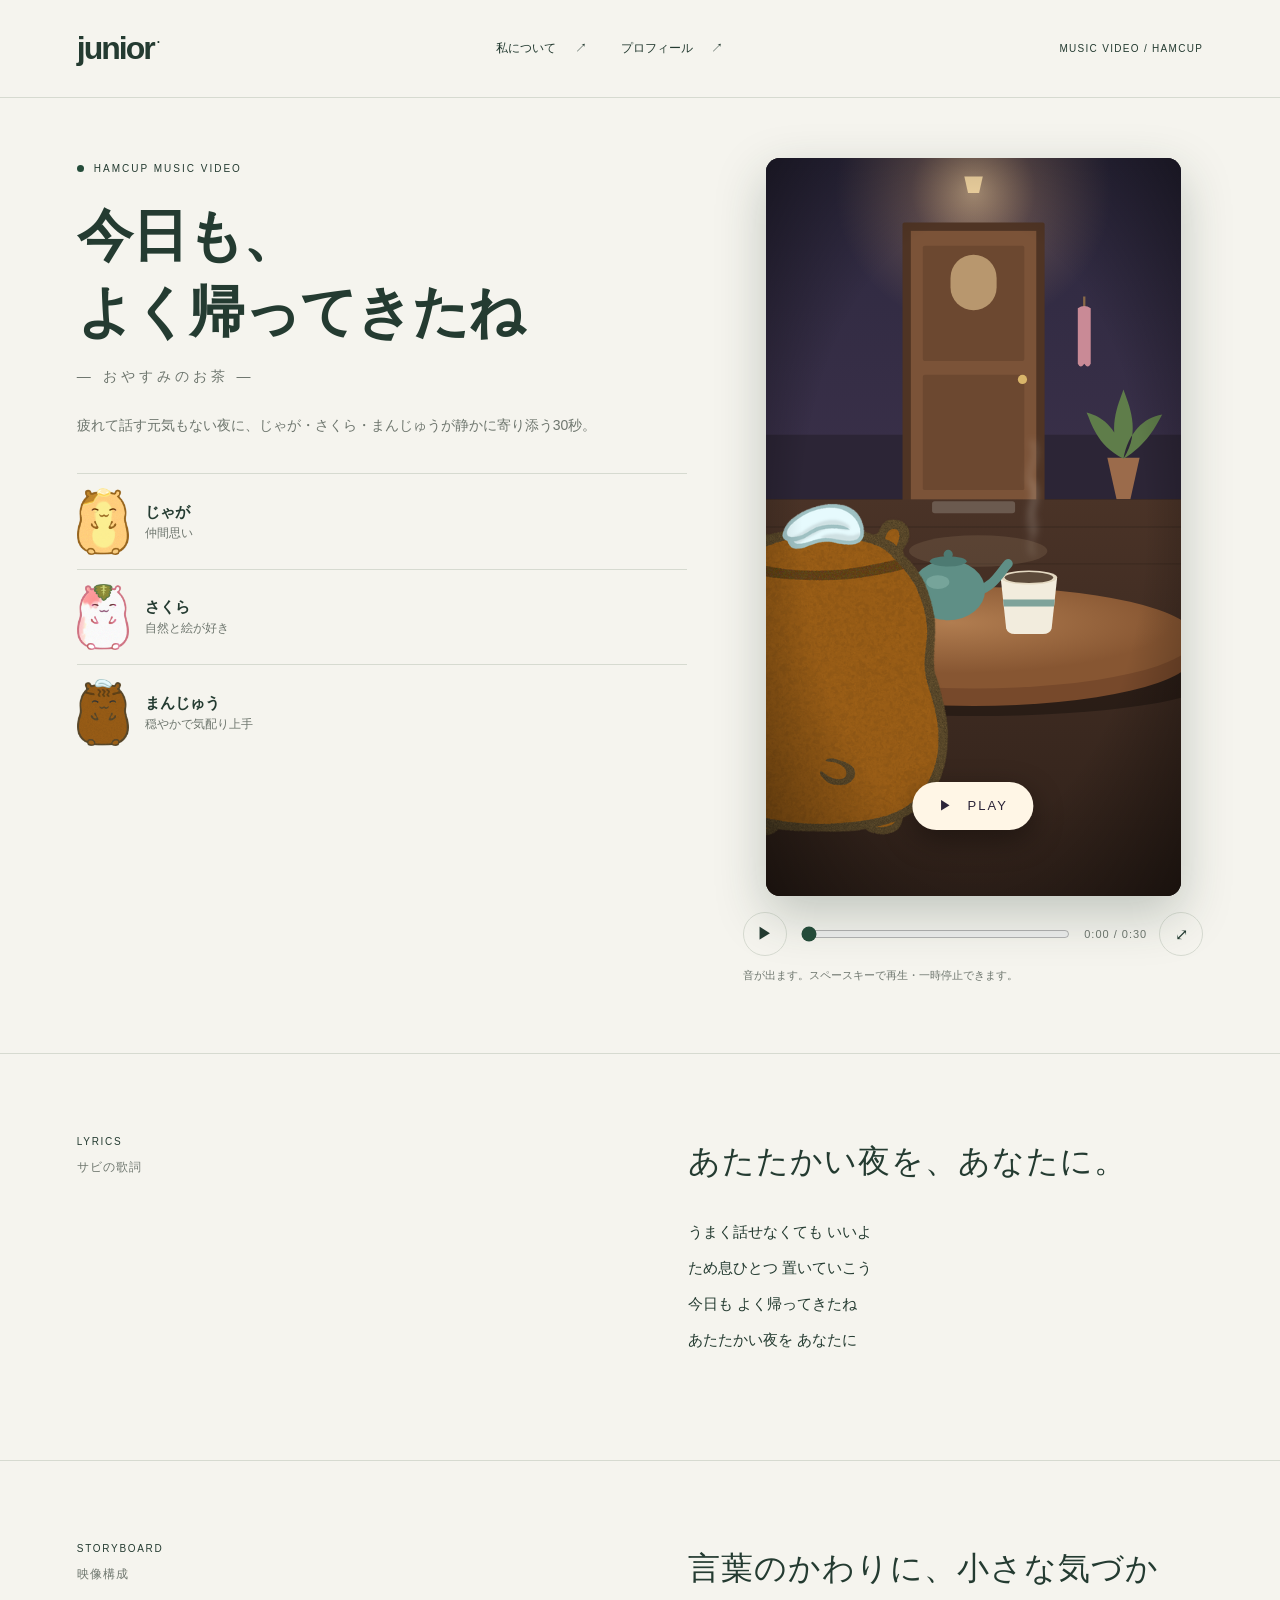
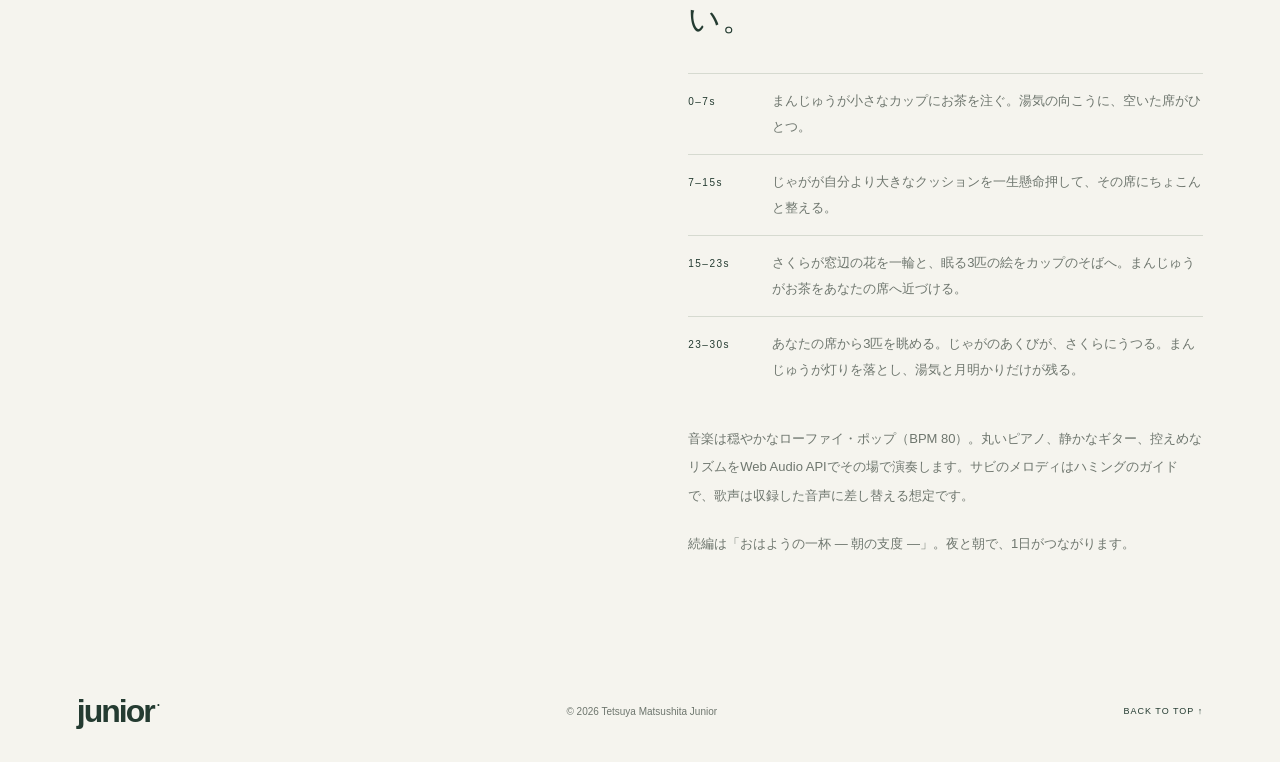
==== commit 8dbc09c7: "Add HamCup MV #2: おはようの一杯 ― 朝の支度 ― A 30s vertical morning piece paired with the bedtime MV: Jaga shu" ====
--- a/hamcup/index.html
+++ b/hamcup/index.html
@@ -235,6 +235,7 @@
           <li><span>23–30s</span>あなたの席から3匹を眺める。じゃがのあくびが、さくらにうつる。まんじゅうが灯りを落とし、湯気と月明かりだけが残る。</li>
         </ol>
         <p>音楽は穏やかなローファイ・ポップ（BPM 80）。丸いピアノ、静かなギター、控えめなリズムをWeb Audio APIでその場で演奏します。サビのメロディはハミングのガイドで、歌声は収録した音声に差し替える想定です。</p>
+        <p>続編は<a href="ohayo/">「おはようの一杯 ― 朝の支度 ―」</a>。夜と朝で、1日がつながります。</p>
       </div>
     </section>
   </main>
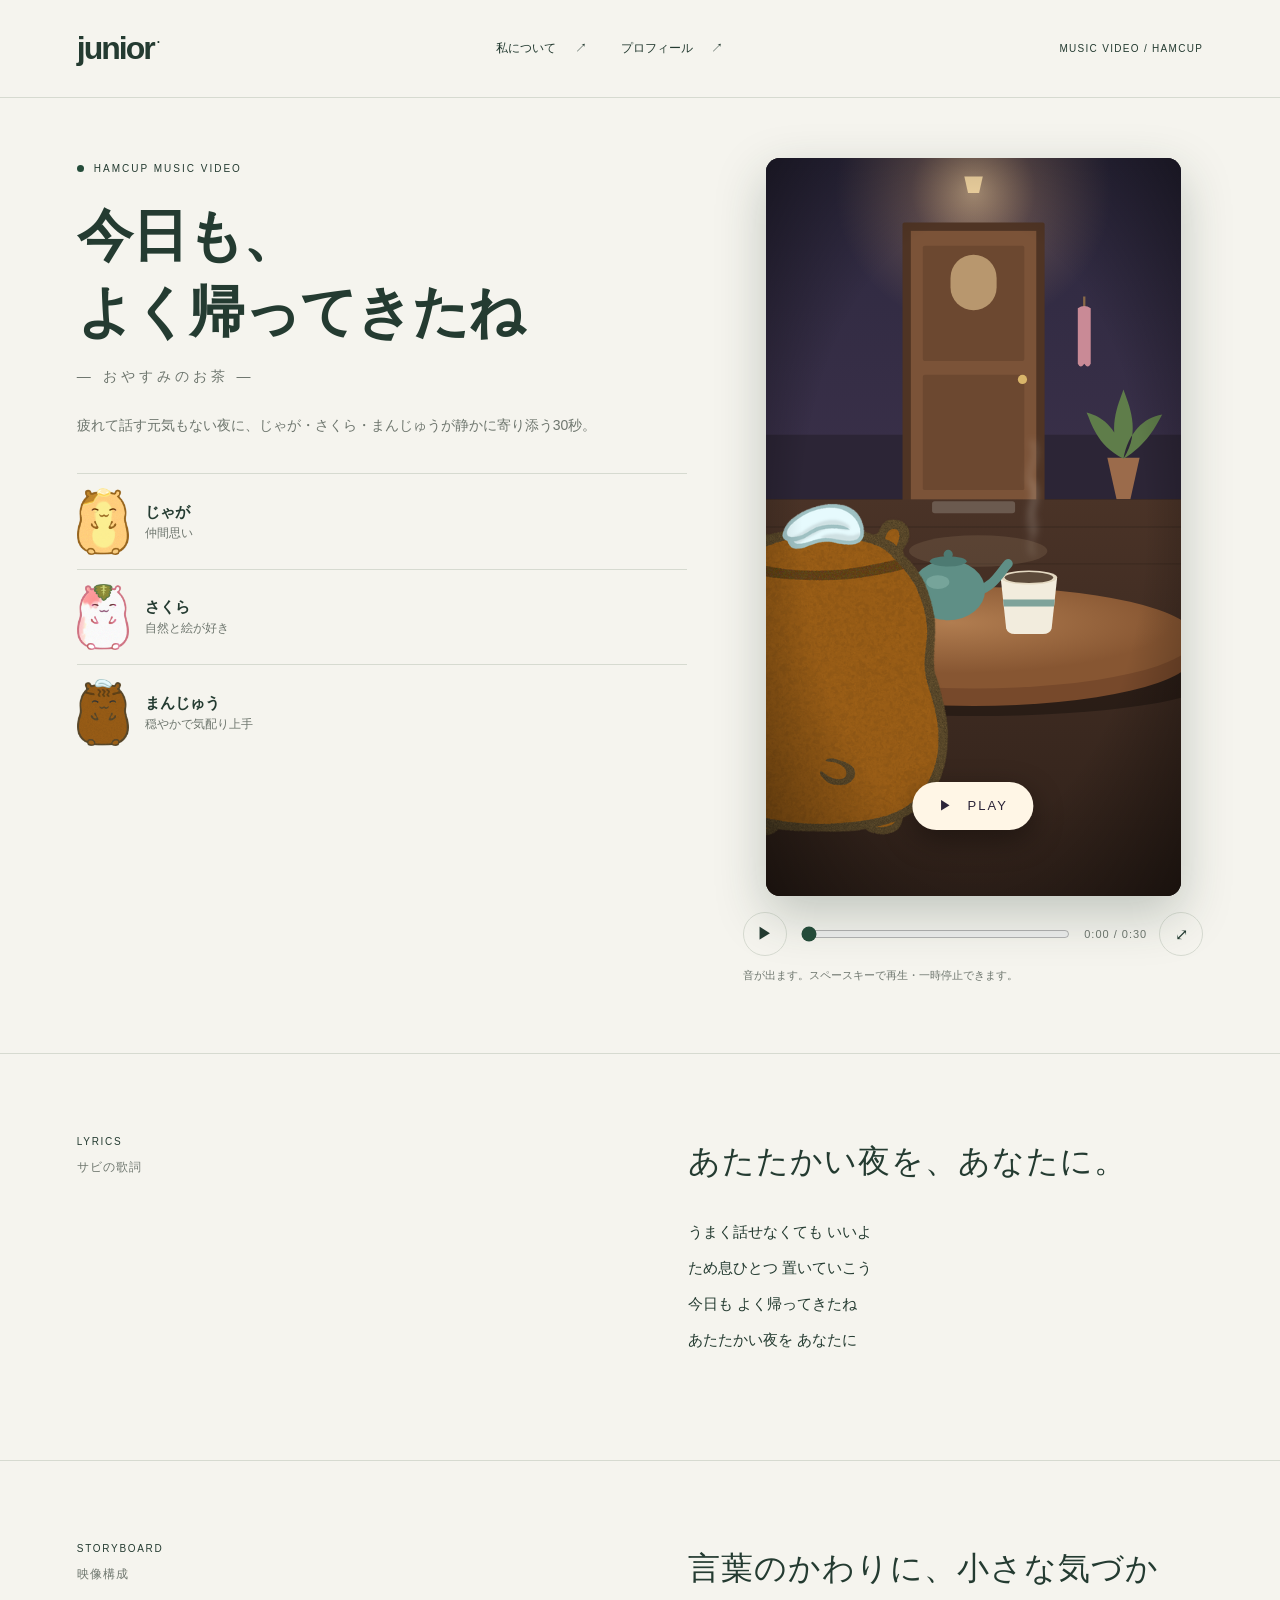
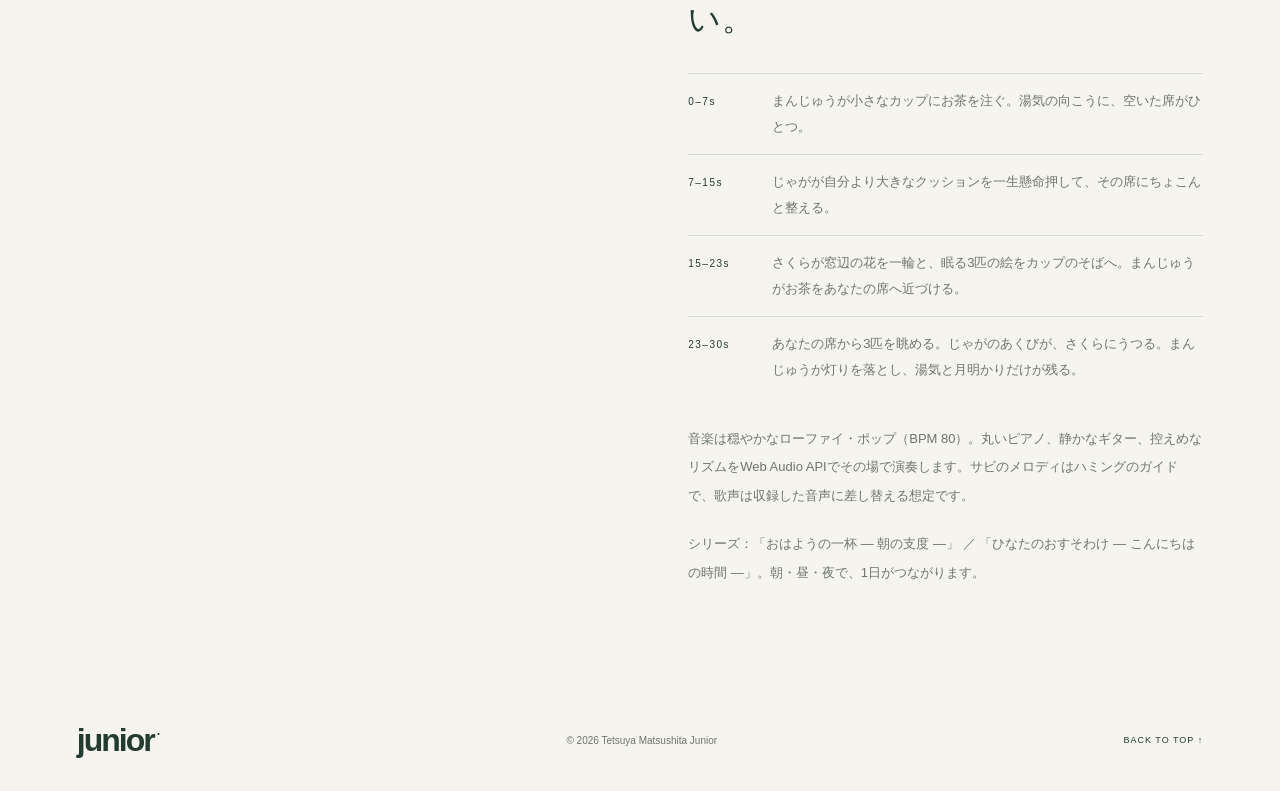
==== commit 37b20982: "Add HamCup MV #3: ひなたのおすそわけ ― こんにちはの時間 ― A 30s vertical daytime piece completing the morning/noon/ni" ====
--- a/hamcup/index.html
+++ b/hamcup/index.html
@@ -235,7 +235,7 @@
           <li><span>23–30s</span>あなたの席から3匹を眺める。じゃがのあくびが、さくらにうつる。まんじゅうが灯りを落とし、湯気と月明かりだけが残る。</li>
         </ol>
         <p>音楽は穏やかなローファイ・ポップ（BPM 80）。丸いピアノ、静かなギター、控えめなリズムをWeb Audio APIでその場で演奏します。サビのメロディはハミングのガイドで、歌声は収録した音声に差し替える想定です。</p>
-        <p>続編は<a href="ohayo/">「おはようの一杯 ― 朝の支度 ―」</a>。夜と朝で、1日がつながります。</p>
+        <p>シリーズ：<a href="ohayo/">「おはようの一杯 ― 朝の支度 ―」</a> ／ <a href="konnichiwa/">「ひなたのおすそわけ ― こんにちはの時間 ―」</a>。朝・昼・夜で、1日がつながります。</p>
       </div>
     </section>
   </main>
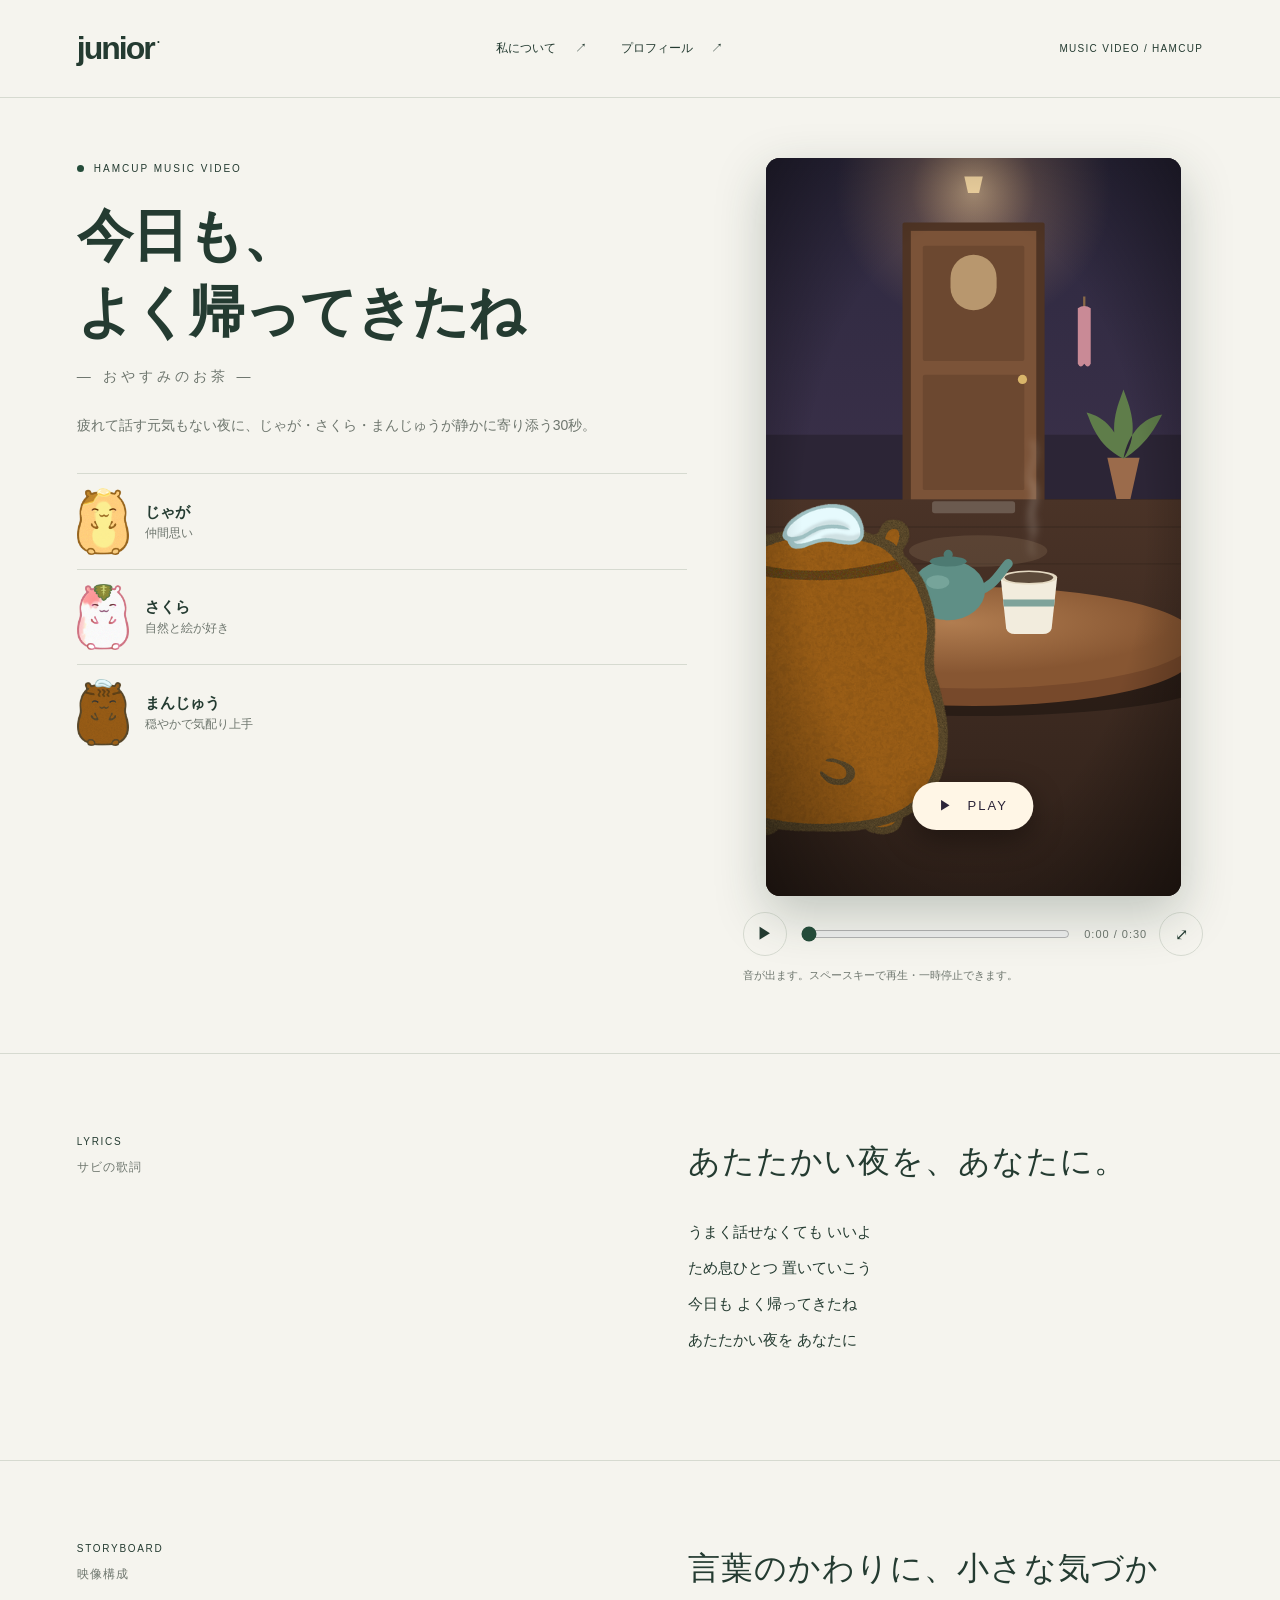
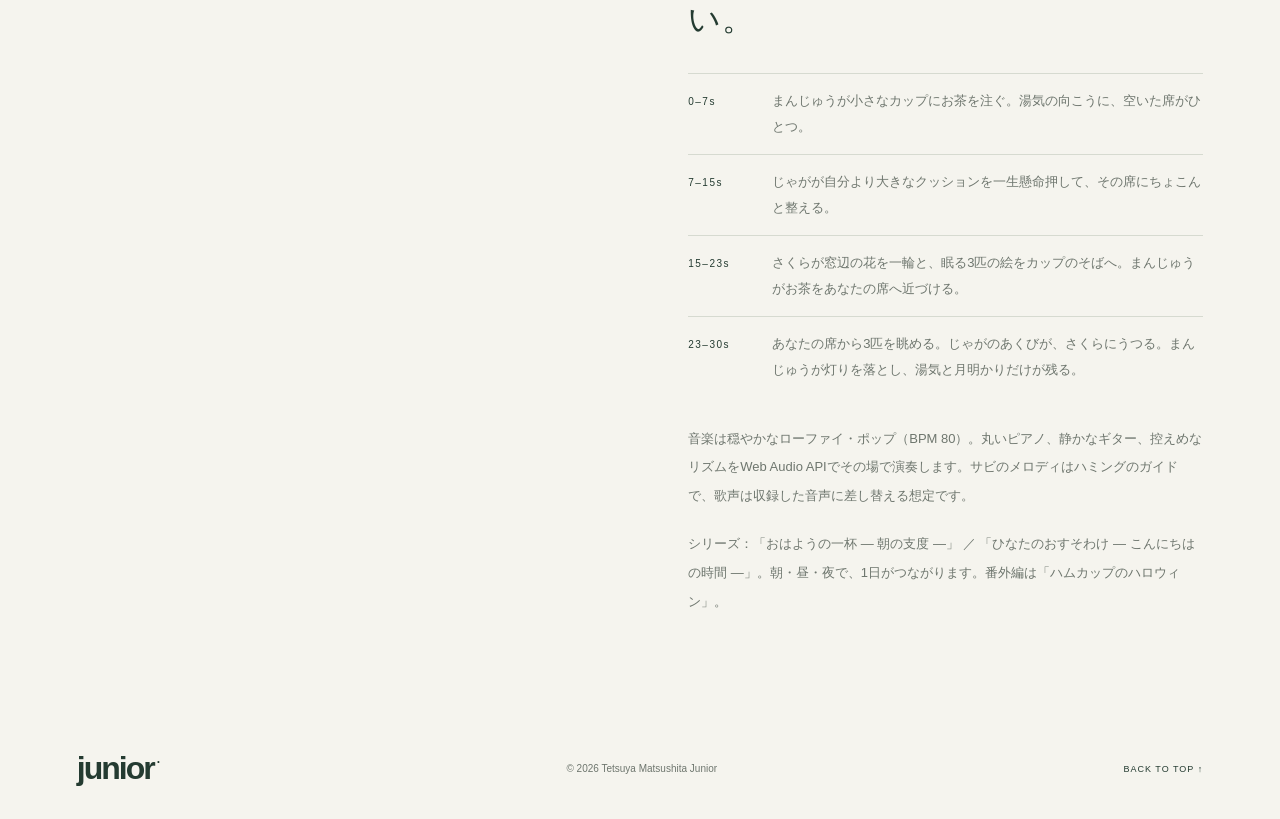
==== commit d48c29d0: "Add HamCup MV #4: ハムカップのハロウィン ― トリック・オア・ティー ― A 30s vertical Halloween special: the three walk down " ====
--- a/hamcup/index.html
+++ b/hamcup/index.html
@@ -235,7 +235,7 @@
           <li><span>23–30s</span>あなたの席から3匹を眺める。じゃがのあくびが、さくらにうつる。まんじゅうが灯りを落とし、湯気と月明かりだけが残る。</li>
         </ol>
         <p>音楽は穏やかなローファイ・ポップ（BPM 80）。丸いピアノ、静かなギター、控えめなリズムをWeb Audio APIでその場で演奏します。サビのメロディはハミングのガイドで、歌声は収録した音声に差し替える想定です。</p>
-        <p>シリーズ：<a href="ohayo/">「おはようの一杯 ― 朝の支度 ―」</a> ／ <a href="konnichiwa/">「ひなたのおすそわけ ― こんにちはの時間 ―」</a>。朝・昼・夜で、1日がつながります。</p>
+        <p>シリーズ：<a href="ohayo/">「おはようの一杯 ― 朝の支度 ―」</a> ／ <a href="konnichiwa/">「ひなたのおすそわけ ― こんにちはの時間 ―」</a>。朝・昼・夜で、1日がつながります。番外編は<a href="halloween/">「ハムカップのハロウィン」</a>。</p>
       </div>
     </section>
   </main>
